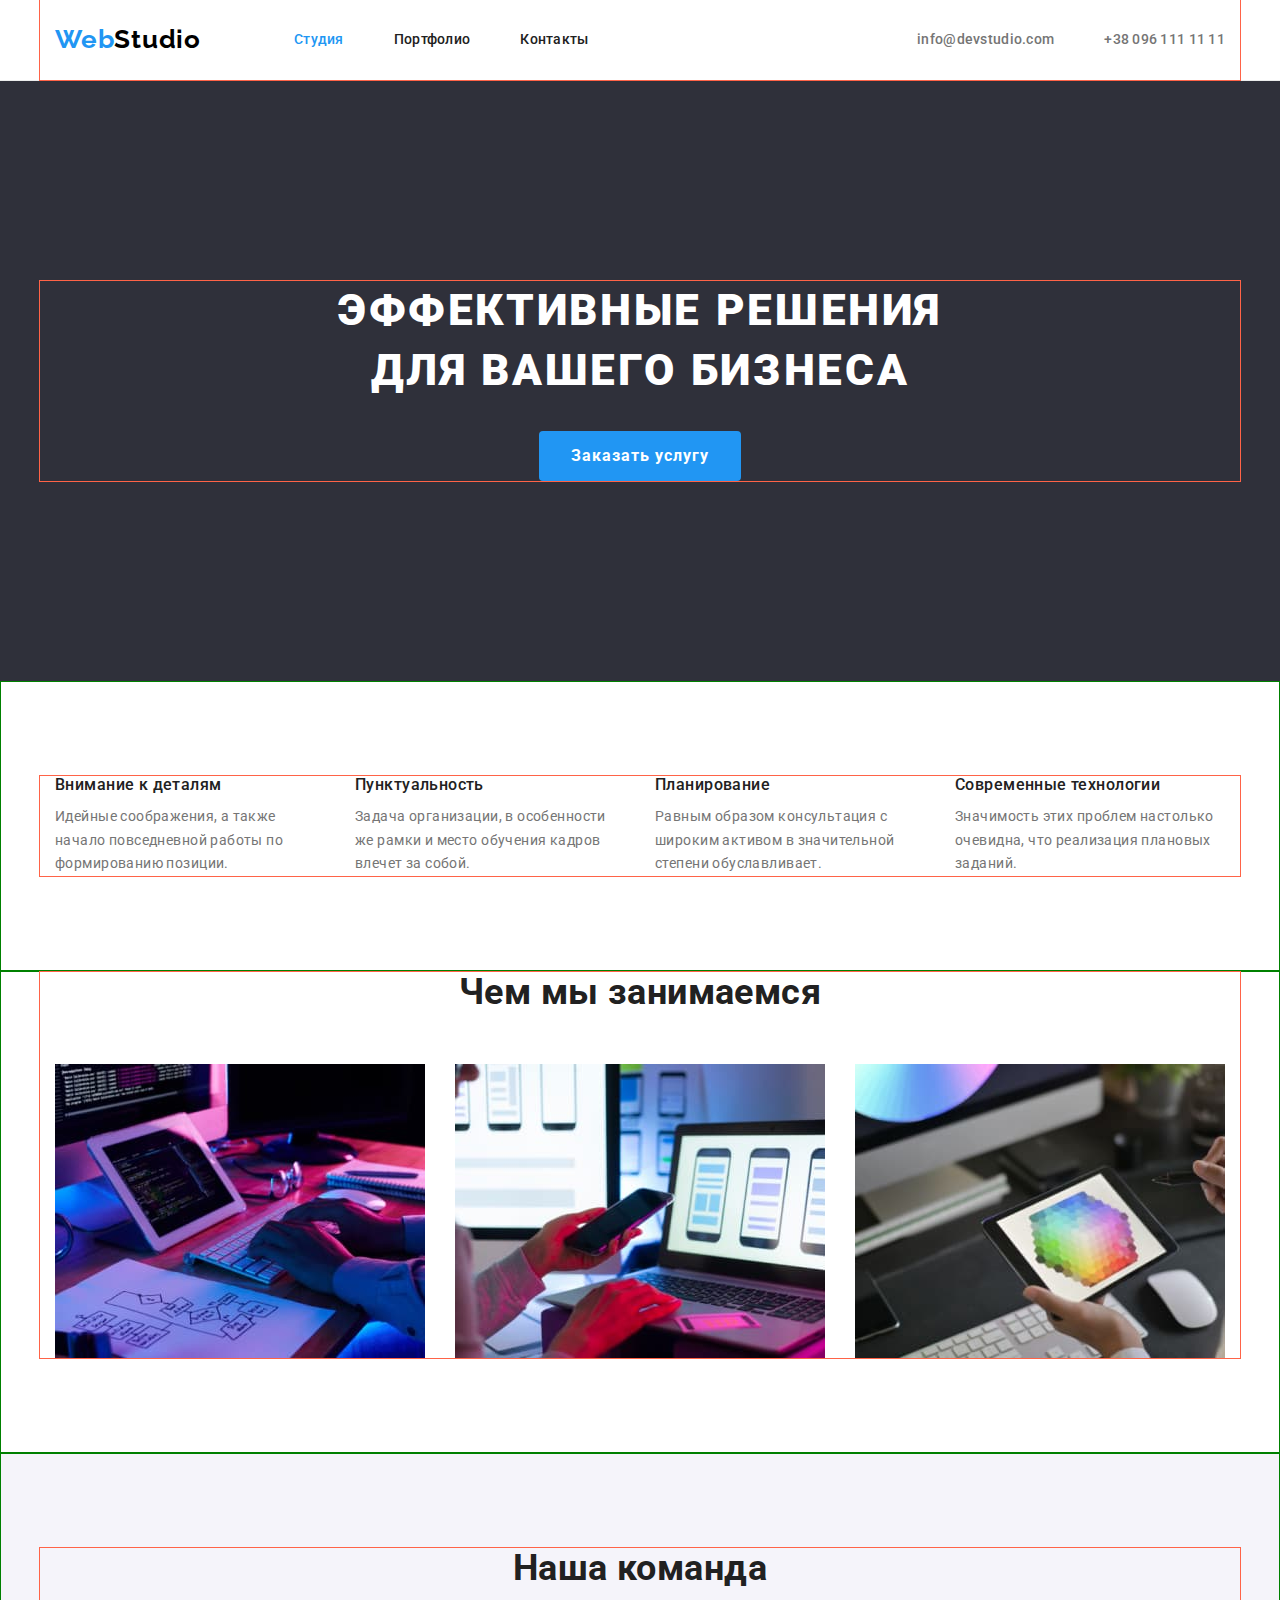
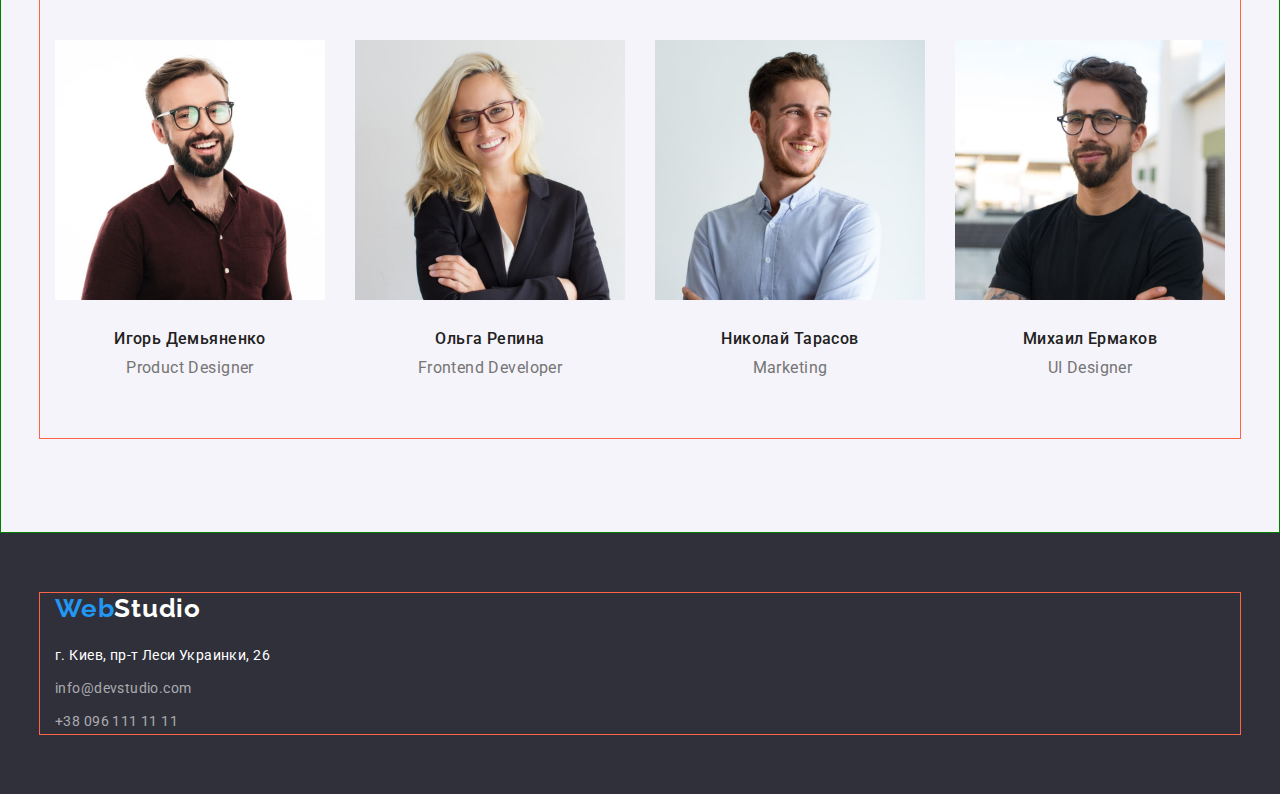
==== index.html @ 51cd15e3 "create task4" ====
<!DOCTYPE html>
<html lang="ru">

<head>
    <meta charset="UTF-8">
    <meta http-equiv="X-UA-Compatible" content="IE=edge">
    <meta name="viewport" content="width=device-width, initial-scale=1.0">
    <link rel="stylesheet" href="https://cdnjs.cloudflare.com/ajax/libs/modern-normalize/1.0.0/modern-normalize.min.css">
    <link href="https://fonts.googleapis.com/css2?family=Raleway:wght@700&family=Roboto:wght@400;500;700;900&display=swap" rel="stylesheet">
    <link rel="stylesheet" href="./css/styles.css">
    <title>Домашнее_Задание№3</title>
</head>

<body>
    <header class="page-header">
        <div class="container main-div">
            <a class="logo link" lang="en" href="./index.html"><span class="blu">Web</span>Studio</a>
            <nav>
                <ul class="site-nav">
                    <li class="item">
                        <a class="link curentli" href="./index.html" >Студия</a>
                    </li>
                    <li class="item">
                        <a href="./portfolio.html" class="link ">Портфолио</a>
                    </li>
                    <li class="item">
                        <a href="#" class="link">Контакты</a>
                    </li>
                </ul>
            </nav>
            <ul class="contact">
                <li class="item">
                    <a class="link" href="mailto:info@devstudio.com">info@devstudio.com</a><a href=""></a>
                </li>
                <li class="item">
                    <a class="link" href="tel:+380961111111">+38 096 111 11 11</a>
                </li>
            </ul>
        </div>
    </header>
    <main>
        <section class="hero">
            <div class="container">
                <h1 class="hero-title"> Эффективные решения <br> для вашего бизнеса</h1>
                <button class="btn" type="button">Заказать услугу</button>
            </div>
        </section>
        <section class="section">
            <div class="container feateres">
                <h2 class="visually-hidden">Наши особенности</h2>
                <ul class="section-list">
                    <li class="item">
                        <h3 class="title">Внимание к деталям</h3>
                        <p class="text">Идейные соображения, а также начало повседневной работы по формированию позиции.</p>
                    </li>
                    <li class="item">
                        <h3 class="title">Пунктуальность</h3>
                        <p class="text">Задача организации, в особенности же рамки и место обучения кадров влечет за собой.</p>
                    </li>
                    <li class="item">
                        <h3 class="title">Планирование</h3>
                        <p class="text">Равным образом консультация с широким активом в значительной степени обуславливает.</p>
                    </li>
                    <li class="item">
                        <h3 class="title">Современные технологии</h3>
                        <p class="text">Значимость этих проблем настолько очевидна, что реализация плановых заданий.</p>
                    </li>
                </ul>
            </div>
        </section>
        <section class="section work">
            <div class="container ">
                <h2 class="section-title">Чем мы занимаемся</h2>
                <ul class="section-list galery">
                    <li class="item">
                        <a class="link" href=""><img src="images/img1.jpg"  width="370" alt="Картинка 1"></a>
                    </li>
                    <li class="item">
                        <a class="link" href=""><img src="images/img2.jpg"  width="370" alt="Картинка 2"></a>
                    </li>
                    <li class="item">
                        <a class="link" href=""><img src="images/img3.jpg"  width="370" alt="Картинка 3"></a>
                    </li>
                </ul>
            </div>
        </section>
        <section class="section  teams">
           <div class="container ">
                <h2 class="section-title">Наша команда</h2>
                <ul class="section-list">
                    <li class="item">
                        <img src="images/Igor.jpg" width="270" alt="Игорь Демьяненко">
                        <div class="profession">
                            <h3 class="title">Игорь Демьяненко</h3>
                            <p class="text" lang="en">Product Designer</p>
                        </div>
                    </li>
                    <li class="item">
                        <img src="images/Olha.jpg" width="270" alt="Ольга Репина">
                        <div class="profession">
                            <h3 class="title">Ольга Репина</h3>
                            <p class="text" lang="en">Frontend Developer</p>
                        </div>
                    </li>
                    <li class="item">
                        <img src="images/Nikolaj.jpg" width="270" alt="Николай Тарасов">
                        <div class="profession">
                            <h3 class="title">Николай Тарасов</h3>
                            <p class="text" lang="en">Marketing</p>
                        </div>
                    </li>
                    <li class="item">
                        <img src="images/Misha.jpg" width="270" alt="Михаил Ермаков">
                        <div class="profession">
                            <h3 class="title">Михаил Ермаков</h3>
                            <p class="text" lang="en">UI Designer</p>
                        </div>
                </ul>
           </div>
        </section>
    </main>
    <footer class="footer">
        <div class="container ">
            <a class="logo link" lang="en" href="./index.html"><span class="blu">Web</span>Studio</a>
            <address class="adres">
                <ul class="footer-contact ">
                    <li class="item">
                        <p class="footer-text"> г. Киев, пр-т Леси Украинки, 26</p>
                    </li>
                    <li class="item mail">
                        <a class="footer-link" href="mailto:info@devstudio.com">info@devstudio.com</a><a href=""></a>
                    </li>
                    <li class="item tel">
                        <a class="footer-link" href="tel:+380961111111">+38 096 111 11 11</a>
                    </li>
                </ul>
            </address>
        </div>
    </footer>

</body>

</html>
---- css/styles.css ----
/* main color, h1 text color,  fff */
/* second color 2f303a */
/* main text color 757575  */
/* h2,h3 color text 212121 and menu */
/*accent color 2196F3 */
/*  */

:root{
    --main-bg: #fff;
    --second-bg: #2f303a;
    --main-text-color: #757575;
    --h-color-text: #212121;
    --btn-and-accent: #2196F3; 
    --footer-contact: #ffffff99;
    --btn-hover-primery: #188CE8;
    --btn-portfolio-bgr: #F5F4FA;
    --logo-heder: #000;
    --border: #EEEEEE;
    --teams-bg: #F5F4FA;
    --heder-border: #ECECEC;
    
}
h1,h2,h3,h4,h5,h6,p,ul{
   margin-top: 0px;
   margin-bottom: 0px;
   /* padding-left: 0px; */
}
body{
    font-family: 'Roboto', sans-serif;
    background-color: var(--main-bg);
    color:var(--main-text-color);
    font-weight: 400;
    font-size: 14px;
    line-height: 1.71;
    letter-spacing: 0.03em;
        
}
img{
    max-width: 100%;
    display: block;
}
.container{
    width: 1200px;
    margin-left: auto;
    margin-right: auto;
    outline: 1px solid tomato;
    padding-left: 15px;
    padding-right: 15px;
  }
.main-div{
    display: flex;
    align-items: center;
}
.page-header{
    border-bottom: 1px solid var(--heder-border);
}

.logo{


    font-family: 'Raleway', sans-serif;
    color: var(--logo-heder);
    font-weight: 700;
    font-size: 26px;
    line-height: 1.2;
    letter-spacing: 0.03em;
}
.blu{
    color: var(--btn-and-accent);
}
.link{
    text-decoration: none;
}

.site-nav {
    margin-left: 93px;
    display: flex;

}

.site-nav .item{
    display: flex;

}
.site-nav .item + .item{
    margin-left: 50px;
}
.site-nav .link{
    display: block;
    padding-top: 32px;
    padding-bottom: 32px;

    color: var(--h-color-text);
    font-weight: 500;
    font-size: 14px;
    line-height: 1.14;
    letter-spacing: 0.02em;
}
.site-nav .curentli {
    color: var(--btn-and-accent);
}
.contact {
    display: flex;
    margin-left: auto;
}

.contact .item + .item{
    margin-left: 50px;
}
.contact .link{
    display: block;
    padding-top: 32px;
    padding-bottom: 32px;

    color: var(--main-text-color);
    font-weight: 500;
    font-size: 14px;
    line-height: 1.14;
    letter-spacing: 0.02em;
}
.link:hover,
.link:focus,
.footer-link:hover,
.footer-link:focus,
.footer .logo:hover,
.footer .logo:focus {
    color: var(--btn-and-accent);
}

/* section main */
/* hero */
.hero{
    padding-top: 200px;
    padding-bottom: 200px;
    background-color: var(--second-bg) ;
    text-align: center;
   
}
.hero-title{
    margin-bottom: 30px;

    font-weight: 900;
    font-size: 44px;
    line-height: 1.36;
    letter-spacing: 0.06em;
    text-transform: uppercase;
    color: var(--main-bg);
}
.btn{
    min-width: 200px;
    padding: 10px 32px;
    border: 0;
    border-radius: 4px;

    background-color:var(--btn-and-accent);
    color: var(--main-bg);
    font-weight: 700;
    font-size: 16px;
    line-height: 1.88;
    text-align: center;
    letter-spacing: 0.06em;
    cursor: pointer;
}
.btn:hover,
.btn:focus{
   background-color: var(--btn-hover-primery);
}

.visually-hidden {
    position: absolute;
    white-space: nowrap;
    width: 1px;
    height: 1px;
    overflow: hidden;
    border: 0;
    padding: 0;
    clip: rect(0 0 0 0);
    clip-path: inset(50%);
    margin: -1px;
}
.feateres .item{
width: calc((100% - 90px) / 4);
}
.feateres .item + .item{  
    margin-left: 30px;
}

.feateres .text{
    font-size: 14px;
    line-height: 1.71;
}
.galery .link img {
    display: block;
}
.galery{
    display: flex;
    flex-wrap: wrap;
   
}
.galery .item {
    width: calc((100% - 60px) / 3);
    margin-right: 30px;

}

.galery .item:nth-child(3n) {
    margin-right: 0px;
}

.teams{
    background-color: var(--teams-bg);
}
.teams .item {
    
    text-align: center;
    width: calc((100% - 90px) / 4);
    margin-right: 30px;
    padding-bottom: 30px;
    display: block;
    
}
.teams .item:nth-child(4n){
    margin-right: 0px;
}
.profession{
    padding-top: 30px;
    padding-bottom: 30px;
}

.feature-list .title{
    color: var(--h-color-text);
    font-weight: 700;
    font-size: 14px;
    line-height: 1.14;
    text-transform: uppercase;
}
.section{
    padding-top: 94px;
    padding-bottom: 94px;
    border: 1px solid green;
}
.work {
    padding-top: 0px;
}
.section-title{
    text-align: center;
    color: var(--h-color-text);
    font-weight: 700;
    font-size: 36px;
    line-height: 1.16;
    margin-bottom: 50px;

}

.section-list .title{
    margin-bottom: 10px;

    font-weight: 500;
    font-size: 16px;
    line-height: 1.18;
    color: var(--h-color-text);
}

.text{
    font-size: 16px;
    line-height: 1.18;
    color: var(--main-text-color);

}
.site-nav {
    display: flex;
} 


.section-list,
.site-nav,
.contact
{
   list-style-type: none;
    display: flex;
    padding-left: 0px;
    padding-right: 0px;
}

/* FOOTEr */
.footer{
        padding-top: 60px;
        padding-bottom: 60px;
    background-color: var(--second-bg);
}


.footer-contact{
list-style-type: none;
padding-left: 0px;
}
.footer-item{
    display: block;
}
.footer-text{
    color: var(--main-bg);
    margin-bottom: 9px;
}

.footer-link{
 
    color: var(--footer-contact);
    text-decoration: none;
}

.footer .logo{
    display: block;
    color: var(--main-bg);
    margin-bottom: 20px;
}
.adres{
    font-style: normal;
}
.item.mail{
    margin: 9px 0px;
}
.footer-text{
    color: var(--main-bg);

}

/* portfolio */
.project{
    padding: 20px 24px;
    border-right: 1px solid var(--border);
    border-left: 1px solid var(--border);
    border-bottom: 1px solid var(--border);
}
.portfolio-title{
    margin-bottom: 20px;
    font-weight: 700;
    font-size: 18px;
    line-height: 2;
    letter-spacing: 0.06em;
}
.portfolio-link{
    text-decoration: none;
    color: var(--h-color-text);
}
.btn-portfolio{
background-color: var(--btn-portfolio-bgr);
color: var(--h-color-text);
font-family: 'Roboto', sans-serif;
font-weight: 500;
font-size: 16px;
line-height: 1.62;
text-align: center;
cursor: pointer;
min-height: 38px;
min-width: 73px;
padding: 6px 22px;
}
.btn-portfolio:hover,
.btn-portfolio:focus{
    background-color: var(--btn-and-accent);
    color: var(--main-bg);
}
.filtr .section-list{
    justify-content: center;
}
.section-list .prt-item + .prt-item{
    margin-left: 8px;
}
.prt-item{
    margin-bottom: 50px;
}
.prt-work {
    display: flex;
    flex-wrap: wrap;
}
.galery-item{
    box-sizing: border-box;
    width: calc((100% - 60px) / 3);
    
}

.prt-work .galery-item{
    margin-bottom: 30px;
}
.prt-work .galery-item:nth-last-child(-n+3){
    margin-bottom: 0px;
}
.prt-work .galery-item {
margin-right: 30px;
}
.prt-work .galery-item:nth-child(3n){
margin-right: 0px;
}
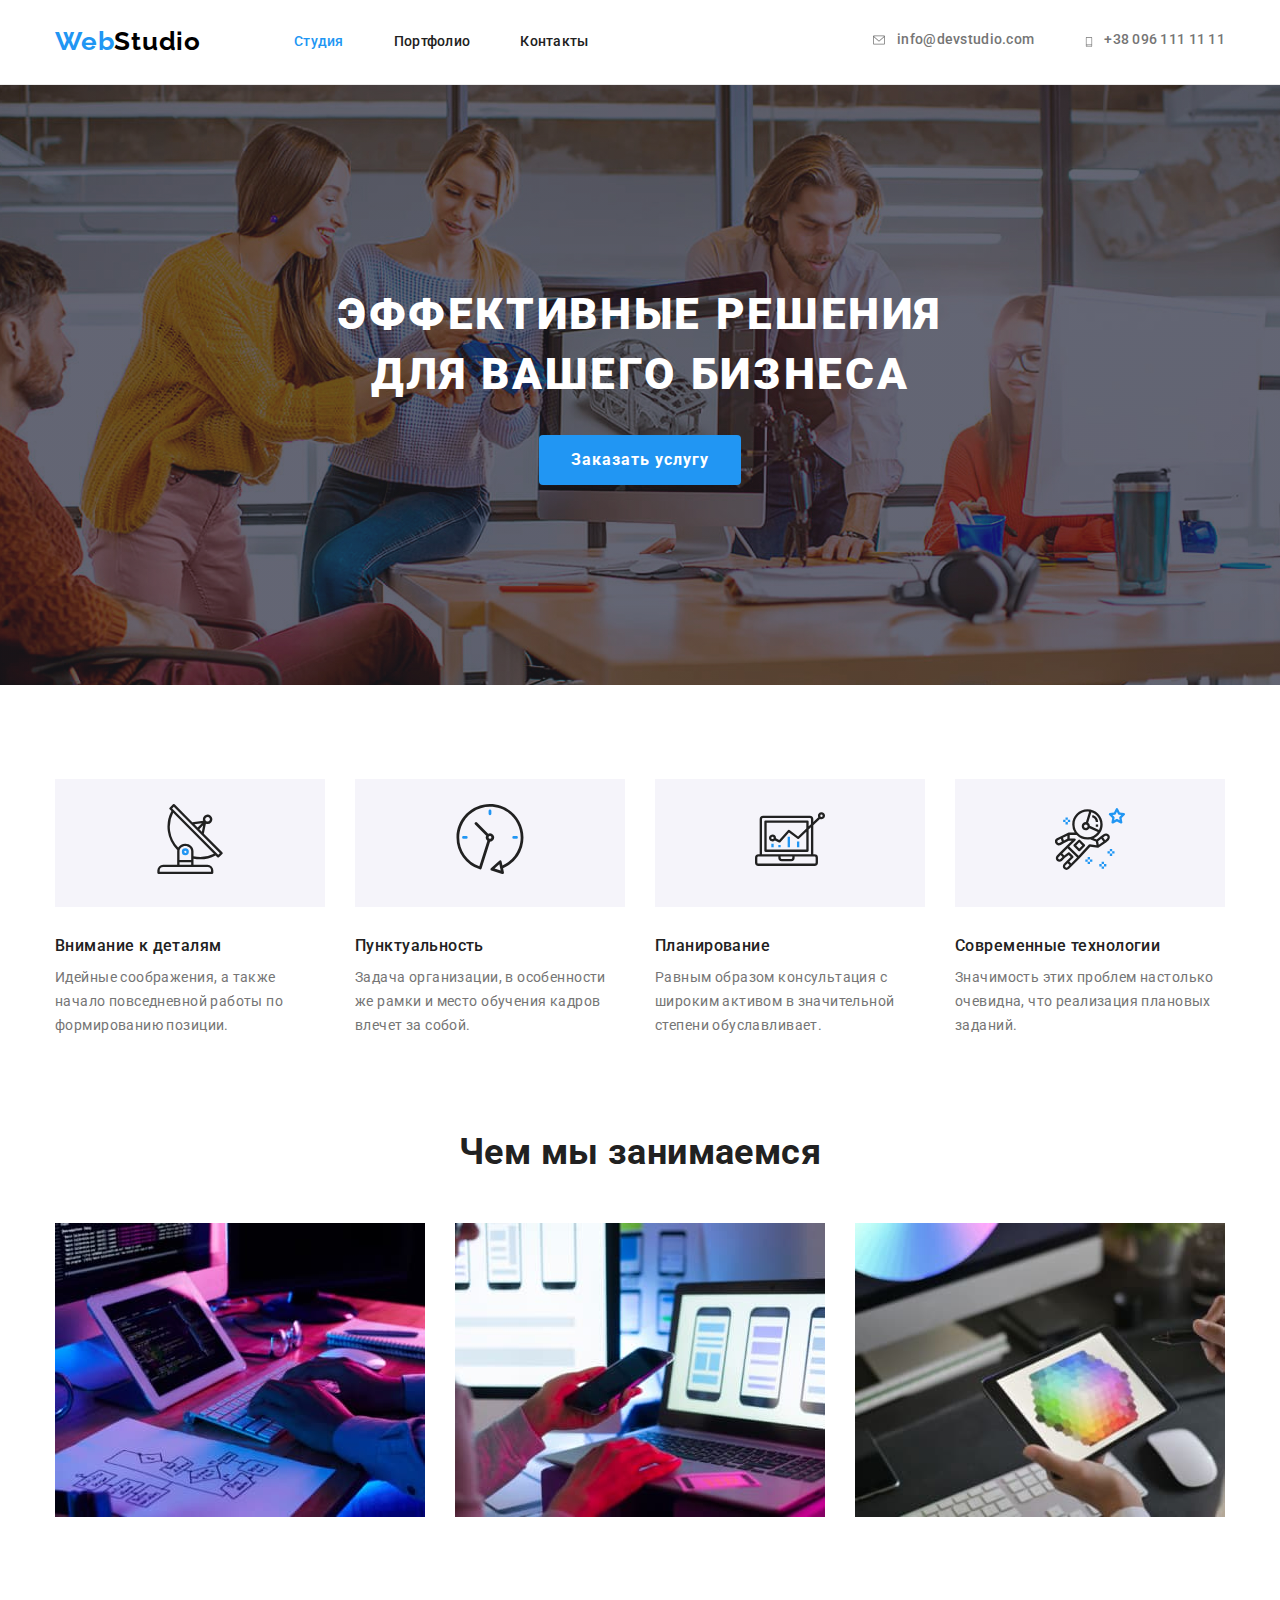
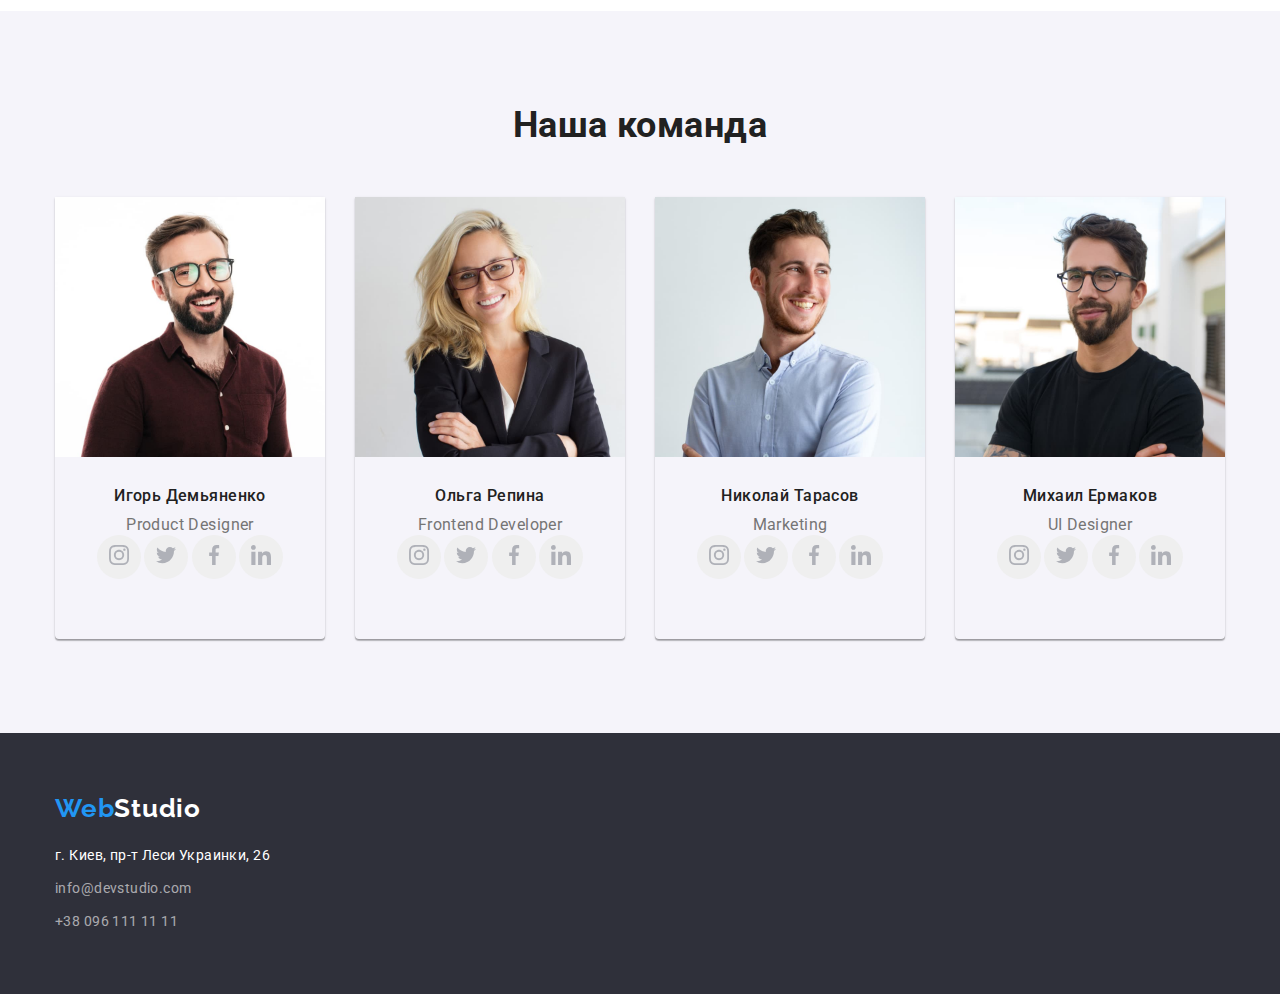
==== commit b46e3b64: "create task4" ====
--- a/index.html
+++ b/index.html
@@ -30,10 +30,18 @@
             </nav>
             <ul class="contact">
                 <li class="item">
-                    <a class="link" href="mailto:info@devstudio.com">info@devstudio.com</a><a href=""></a>
+                    <a class="link" href="mailto:info@devstudio.com">
+                        <svg class="email" width="16" height="12">
+                            <use href="./images/icons.svg#icon-email"></use>
+                        </svg>
+                        info@devstudio.com</a>
                 </li>
                 <li class="item">
-                    <a class="link" href="tel:+380961111111">+38 096 111 11 11</a>
+                    <a class="link" href="tel:+380961111111">
+                        <svg class="tel" width="10" height="20">
+                            <use href="./images/icons.svg#icon-smartphone"></use>
+                        </svg>
+                        +38 096 111 11 11</a>
                 </li>
             </ul>
         </div>
@@ -50,18 +58,38 @@
                 <h2 class="visually-hidden">Наши особенности</h2>
                 <ul class="section-list">
                     <li class="item">
+                        <div class="feateres-icon">
+                            <svg class="" width="70" height="70">
+                                <use href="./images/icons.svg#icon-antenna"></use>
+                            </svg>
+                        </div>
                         <h3 class="title">Внимание к деталям</h3>
                         <p class="text">Идейные соображения, а также начало повседневной работы по формированию позиции.</p>
                     </li>
                     <li class="item">
+                        <div class="feateres-icon">
+                            <svg class="" width="70" height="70">
+                                <use href="./images/icons.svg#icon-clock"></use>
+                            </svg>
+                        </div>
                         <h3 class="title">Пунктуальность</h3>
                         <p class="text">Задача организации, в особенности же рамки и место обучения кадров влечет за собой.</p>
                     </li>
                     <li class="item">
+                        <div class="feateres-icon">
+                            <svg class="" width="70" height="70">
+                                <use href="./images/icons.svg#icon-diagram"></use>
+                            </svg>
+                        </div>
                         <h3 class="title">Планирование</h3>
                         <p class="text">Равным образом консультация с широким активом в значительной степени обуславливает.</p>
                     </li>
                     <li class="item">
+                        <div class="feateres-icon">
+                            <svg class="" width="70" height="70">
+                                <use href="./images/icons.svg#icon-astronaut"></use>
+                            </svg>
+                        </div>
                         <h3 class="title">Современные технологии</h3>
                         <p class="text">Значимость этих проблем настолько очевидна, что реализация плановых заданий.</p>
                     </li>
@@ -93,6 +121,26 @@
                         <div class="profession">
                             <h3 class="title">Игорь Демьяненко</h3>
                             <p class="text" lang="en">Product Designer</p>
+                            <button class="social" type="button">
+                                <svg class="" width="20" height="20">
+                                    <use href="./images/icons.svg#icon-instagram"></use>
+                                </svg>
+                            </button>
+                            <button class="social" type="button">
+                                <svg class="" width="20" height="20">
+                                    <use href="./images/icons.svg#icon-twiter"></use>
+                                </svg>
+                            </button>
+                            <button class="social" type="button">
+                                <svg class="" width="20" height="20">
+                                    <use href="./images/icons.svg#icon-facebook"></use>
+                                </svg>
+                            </button>
+                            <button class="social" type="button">
+                                <svg class="" width="20" height="20">
+                                    <use href="./images/icons.svg#icon-linkedin"></use>
+                                </svg>
+                            </button>
                         </div>
                     </li>
                     <li class="item">
@@ -100,6 +148,26 @@
                         <div class="profession">
                             <h3 class="title">Ольга Репина</h3>
                             <p class="text" lang="en">Frontend Developer</p>
+                            <button class="social" type="button">
+                                <svg class="" width="20" height="20">
+                                    <use href="./images/icons.svg#icon-instagram"></use>
+                                </svg>
+                            </button>
+                            <button class="social" type="button">
+                                <svg class="" width="20" height="20">
+                                    <use href="./images/icons.svg#icon-twiter"></use>
+                                </svg>
+                            </button>
+                            <button class="social" type="button">
+                                <svg class="" width="20" height="20">
+                                    <use href="./images/icons.svg#icon-facebook"></use>
+                                </svg>
+                            </button>
+                            <button class="social" type="button">
+                                <svg class="" width="20" height="20">
+                                    <use href="./images/icons.svg#icon-linkedin"></use>
+                                </svg>
+                            </button>
                         </div>
                     </li>
                     <li class="item">
@@ -107,6 +175,26 @@
                         <div class="profession">
                             <h3 class="title">Николай Тарасов</h3>
                             <p class="text" lang="en">Marketing</p>
+                            <button class="social" type="button">
+                                <svg class="" width="20" height="20">
+                                    <use href="./images/icons.svg#icon-instagram"></use>
+                                </svg>
+                            </button>
+                            <button class="social" type="button">
+                                <svg class="" width="20" height="20">
+                                    <use href="./images/icons.svg#icon-twiter"></use>
+                                </svg>
+                            </button>
+                            <button class="social" type="button">
+                                <svg class="" width="20" height="20">
+                                    <use href="./images/icons.svg#icon-facebook"></use>
+                                </svg>
+                            </button>
+                            <button class="social" type="button">
+                                <svg class="" width="20" height="20">
+                                    <use href="./images/icons.svg#icon-linkedin"></use>
+                                </svg>
+                            </button>
                         </div>
                     </li>
                     <li class="item">
@@ -114,6 +202,26 @@
                         <div class="profession">
                             <h3 class="title">Михаил Ермаков</h3>
                             <p class="text" lang="en">UI Designer</p>
+                            <button class="social" type="button">
+                                <svg class="" width="20" height="20">
+                                    <use href="./images/icons.svg#icon-instagram"></use>
+                                </svg>
+                            </button>
+                            <button class="social" type="button">
+                                <svg class="" width="20" height="20">
+                                    <use href="./images/icons.svg#icon-twiter"></use>
+                                </svg>
+                            </button>
+                            <button class="social" type="button">
+                                <svg class="" width="20" height="20">
+                                    <use href="./images/icons.svg#icon-facebook"></use>
+                                </svg>
+                            </button>
+                            <button class="social" type="button">
+                                <svg class="" width="20" height="20">
+                                    <use href="./images/icons.svg#icon-linkedin"></use>
+                                </svg>
+                            </button>
                         </div>
                 </ul>
            </div>
--- a/css/styles.css
+++ b/css/styles.css
@@ -18,6 +18,7 @@
     --border: #EEEEEE;
     --teams-bg: #F5F4FA;
     --heder-border: #ECECEC;
+    --hero-bgr: #C4C4C4;
     
 }
 h1,h2,h3,h4,h5,h6,p,ul{
@@ -43,7 +44,7 @@
     width: 1200px;
     margin-left: auto;
     margin-right: auto;
-    outline: 1px solid tomato;
+    /* outline: 1px solid tomato; */
     padding-left: 15px;
     padding-right: 15px;
   }
@@ -65,11 +66,23 @@
     line-height: 1.2;
     letter-spacing: 0.03em;
 }
+/* .tel, 
+.email{
+display: block;
+} */
+.link .email,
+.link .tel{
+    margin-right: 10px;
+    align-self: center;
+
+    fill: currentColor;
+}
 .blu{
     color: var(--btn-and-accent);
 }
 .link{
     text-decoration: none;
+    
 }
 
 .site-nav {
@@ -86,7 +99,7 @@
     margin-left: 50px;
 }
 .site-nav .link{
-    display: block;
+    display: flex;
     padding-top: 32px;
     padding-bottom: 32px;
 
@@ -108,7 +121,7 @@
     margin-left: 50px;
 }
 .contact .link{
-    display: block;
+    display: flex;
     padding-top: 32px;
     padding-bottom: 32px;
 
@@ -123,16 +136,34 @@
 .footer-link:hover,
 .footer-link:focus,
 .footer .logo:hover,
-.footer .logo:focus {
+.footer .logo:focus,
+.link .email:hover,
+.link .tel:hover,
+.link .email:focus,
+.link .tel:focus {
     color: var(--btn-and-accent);
+    fill: var(--btn-and-accent);
 }
 
 /* section main */
 /* hero */
 .hero{
+    max-width: 1600px;
+    height: 600px;
+    margin-left: auto;
+    margin-right: auto;
     padding-top: 200px;
     padding-bottom: 200px;
-    background-color: var(--second-bg) ;
+    background-image: linear-gradient(
+        to right,
+        rgba(47, 48, 58, 0.4),
+        rgba(47, 48, 58, 0.4)
+    ),
+    url(../images/bgr.jpg);
+    background-size: cover;
+    background-repeat: no-repeat;
+    background-position: center;
+    background-color: var(--hero-bgr) ;
     text-align: center;
    
 }
@@ -178,6 +209,15 @@
     clip-path: inset(50%);
     margin: -1px;
 }
+.feateres-icon{
+    display: block;
+    width: 100%;
+    padding: 25px 100px;
+    margin-bottom: 30px;
+    text-align: center;
+    background-color: var(--btn-portfolio-bgr);
+}
+
 .feateres .item{
 width: calc((100% - 90px) / 4);
 }
@@ -211,12 +251,19 @@
     background-color: var(--teams-bg);
 }
 .teams .item {
-    
+    display: block;
+    
+
     text-align: center;
     width: calc((100% - 90px) / 4);
     margin-right: 30px;
     padding-bottom: 30px;
-    display: block;
+    box-shadow:
+        0px 1px 3px rgba(0, 0, 0, 0.12),
+        0px 1px 1px rgba(0, 0, 0, 0.14),
+        0px 2px 1px rgba(0, 0, 0, 0.2);
+    border-radius: 0px 0px 4px 4px;
+    
     
 }
 .teams .item:nth-child(4n){
@@ -226,7 +273,20 @@
     padding-top: 30px;
     padding-bottom: 30px;
 }
-
+.social{
+    display: inline-block;
+    width: 44px;
+    height: 44px;
+    border-radius: 50%;
+    text-align: center;
+    border: none;
+    cursor: pointer;
+
+}
+.social:hover{
+    background-color: var(--btn-and-accent);
+    
+}
 .feature-list .title{
     color: var(--h-color-text);
     font-weight: 700;
@@ -237,7 +297,6 @@
 .section{
     padding-top: 94px;
     padding-bottom: 94px;
-    border: 1px solid green;
 }
 .work {
     padding-top: 0px;
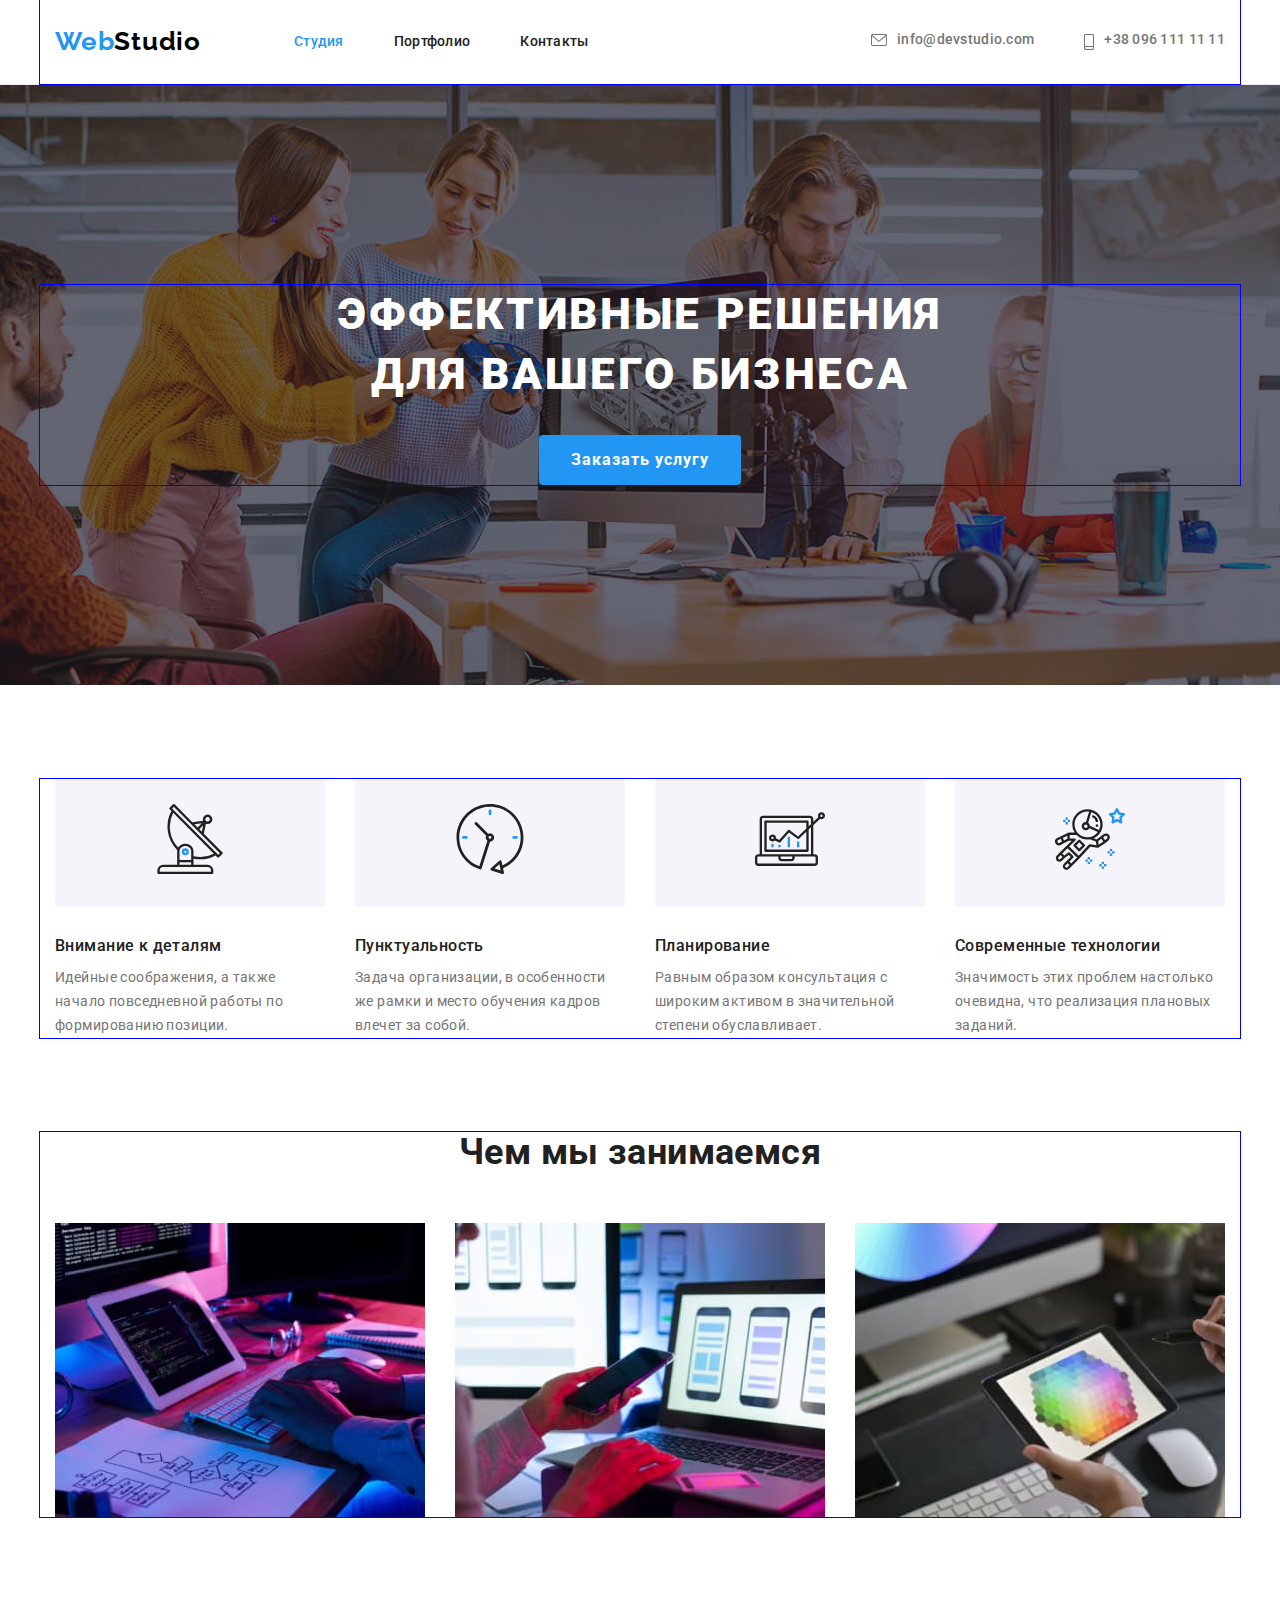
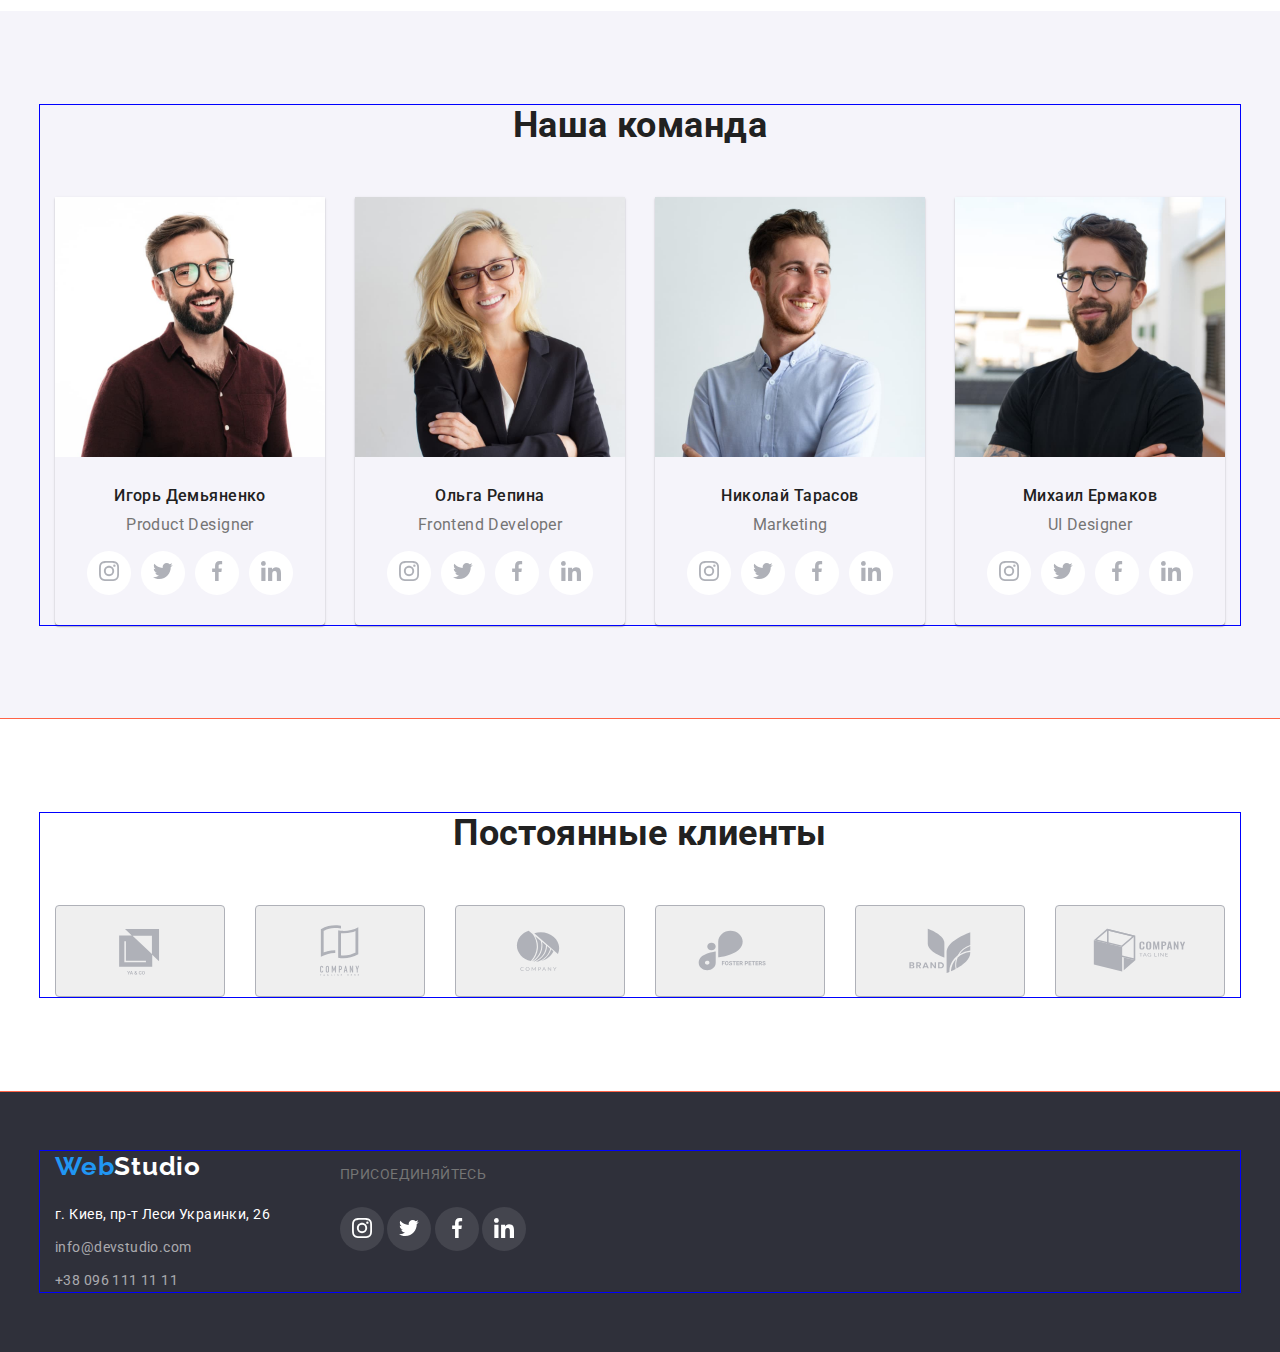
==== commit 6336a91a: "create task4v1" ====
--- a/index.html
+++ b/index.html
@@ -121,26 +121,28 @@
                         <div class="profession">
                             <h3 class="title">Игорь Демьяненко</h3>
                             <p class="text" lang="en">Product Designer</p>
-                            <button class="social" type="button">
-                                <svg class="" width="20" height="20">
-                                    <use href="./images/icons.svg#icon-instagram"></use>
-                                </svg>
-                            </button>
-                            <button class="social" type="button">
-                                <svg class="" width="20" height="20">
-                                    <use href="./images/icons.svg#icon-twiter"></use>
-                                </svg>
-                            </button>
-                            <button class="social" type="button">
-                                <svg class="" width="20" height="20">
-                                    <use href="./images/icons.svg#icon-facebook"></use>
-                                </svg>
-                            </button>
-                            <button class="social" type="button">
-                                <svg class="" width="20" height="20">
-                                    <use href="./images/icons.svg#icon-linkedin"></use>
-                                </svg>
-                            </button>
+                            <div class="social-network">
+                                <button class="social" type="button">
+                                    <svg class="icon" width="20" height="20">
+                                        <use href="./images/icons.svg#icon-instagram"></use>
+                                    </svg>
+                                </button>
+                                <button class="social" type="button">
+                                    <svg class="icon" width="20" height="20">
+                                        <use href="./images/icons.svg#icon-twiter"></use>
+                                    </svg>
+                                </button>
+                                <button class="social" type="button">
+                                    <svg class="icon" width="20" height="20">
+                                        <use href="./images/icons.svg#icon-facebook"></use>
+                                    </svg>
+                                </button>
+                                <button class="social" type="button">
+                                    <svg class="icon" width="20" height="20">
+                                        <use href="./images/icons.svg#icon-linkedin"></use>
+                                    </svg>
+                                </button>
+                            </div>
                         </div>
                     </li>
                     <li class="item">
@@ -148,26 +150,28 @@
                         <div class="profession">
                             <h3 class="title">Ольга Репина</h3>
                             <p class="text" lang="en">Frontend Developer</p>
-                            <button class="social" type="button">
-                                <svg class="" width="20" height="20">
-                                    <use href="./images/icons.svg#icon-instagram"></use>
-                                </svg>
-                            </button>
-                            <button class="social" type="button">
-                                <svg class="" width="20" height="20">
-                                    <use href="./images/icons.svg#icon-twiter"></use>
-                                </svg>
-                            </button>
-                            <button class="social" type="button">
-                                <svg class="" width="20" height="20">
-                                    <use href="./images/icons.svg#icon-facebook"></use>
-                                </svg>
-                            </button>
-                            <button class="social" type="button">
-                                <svg class="" width="20" height="20">
-                                    <use href="./images/icons.svg#icon-linkedin"></use>
-                                </svg>
-                            </button>
+                            <div class="social-network">
+                                <button class="social" type="button">
+                                    <svg class="icon" width="20" height="20">
+                                        <use href="./images/icons.svg#icon-instagram"></use>
+                                    </svg>
+                                </button>
+                                <button class="social" type="button">
+                                    <svg class="icon" width="20" height="20">
+                                        <use href="./images/icons.svg#icon-twiter"></use>
+                                    </svg>
+                                </button>
+                                <button class="social" type="button">
+                                    <svg class="icon" width="20" height="20">
+                                        <use href="./images/icons.svg#icon-facebook"></use>
+                                    </svg>
+                                </button>
+                                <button class="social" type="button">
+                                    <svg class="icon" width="20" height="20">
+                                        <use href="./images/icons.svg#icon-linkedin"></use>
+                                    </svg>
+                                </button>
+                            </div>
                         </div>
                     </li>
                     <li class="item">
@@ -175,26 +179,28 @@
                         <div class="profession">
                             <h3 class="title">Николай Тарасов</h3>
                             <p class="text" lang="en">Marketing</p>
-                            <button class="social" type="button">
-                                <svg class="" width="20" height="20">
-                                    <use href="./images/icons.svg#icon-instagram"></use>
-                                </svg>
-                            </button>
-                            <button class="social" type="button">
-                                <svg class="" width="20" height="20">
-                                    <use href="./images/icons.svg#icon-twiter"></use>
-                                </svg>
-                            </button>
-                            <button class="social" type="button">
-                                <svg class="" width="20" height="20">
-                                    <use href="./images/icons.svg#icon-facebook"></use>
-                                </svg>
-                            </button>
-                            <button class="social" type="button">
-                                <svg class="" width="20" height="20">
-                                    <use href="./images/icons.svg#icon-linkedin"></use>
-                                </svg>
-                            </button>
+                            <div class="social-network">
+                                <button class="social" type="button">
+                                    <svg class="icon" width="20" height="20">
+                                        <use href="./images/icons.svg#icon-instagram"></use>
+                                    </svg>
+                                </button>
+                                <button class="social" type="button">
+                                    <svg class="icon" width="20" height="20">
+                                        <use href="./images/icons.svg#icon-twiter"></use>
+                                    </svg>
+                                </button>
+                                <button class="social" type="button">
+                                    <svg class="icon" width="20" height="20">
+                                        <use href="./images/icons.svg#icon-facebook"></use>
+                                    </svg>
+                                </button>
+                                <button class="social" type="button">
+                                    <svg class="icon" width="20" height="20">
+                                        <use href="./images/icons.svg#icon-linkedin"></use>
+                                    </svg>
+                                </button>
+                            </div>
                         </div>
                     </li>
                     <li class="item">
@@ -202,47 +208,124 @@
                         <div class="profession">
                             <h3 class="title">Михаил Ермаков</h3>
                             <p class="text" lang="en">UI Designer</p>
-                            <button class="social" type="button">
-                                <svg class="" width="20" height="20">
-                                    <use href="./images/icons.svg#icon-instagram"></use>
-                                </svg>
-                            </button>
-                            <button class="social" type="button">
-                                <svg class="" width="20" height="20">
-                                    <use href="./images/icons.svg#icon-twiter"></use>
-                                </svg>
-                            </button>
-                            <button class="social" type="button">
-                                <svg class="" width="20" height="20">
-                                    <use href="./images/icons.svg#icon-facebook"></use>
-                                </svg>
-                            </button>
-                            <button class="social" type="button">
-                                <svg class="" width="20" height="20">
-                                    <use href="./images/icons.svg#icon-linkedin"></use>
-                                </svg>
-                            </button>
-                        </div>
+                            <div class="social-network">
+                                <button class="social" type="button">
+                                    <svg class="icon" width="20" height="20">
+                                        <use href="./images/icons.svg#icon-instagram"></use>
+                                    </svg>
+                                </button>
+                                <button class="social" type="button">
+                                    <svg class="icon" width="20" height="20">
+                                        <use href="./images/icons.svg#icon-twiter"></use>
+                                    </svg>
+                                </button>
+                                <button class="social" type="button">
+                                    <svg class="icon" width="20" height="20">
+                                        <use href="./images/icons.svg#icon-facebook"></use>
+                                    </svg>
+                                </button>
+                                <button class="social" type="button">
+                                    <svg class="icon" width="20" height="20">
+                                        <use href="./images/icons.svg#icon-linkedin"></use>
+                                    </svg>
+                                </button>
+                            </div>
+                        </div>
+                    </li>
                 </ul>
            </div>
+        </section>
+        <section class="section our-clients">
+            <div class="container">
+                <h2 class="section-title">Постоянные клиенты</h2>
+                <ul class="section-list clients">
+                    <li class="item">
+                       <button class="btn-client" type="button">
+                            <svg class="client" width="106" height="60">
+                                <use href="./images/icons.svg#icon-logoone"></use>
+                            </svg>
+                       </button>
+                    </li>
+                    <li class="item">
+                        <button class="btn-client" type="button">
+                            <svg class="client" width="106" height="60">
+                                <use href="./images/icons.svg#icon-logotwo"></use>
+                            </svg>
+                        </button>
+                    </li>
+                    <li class="item">
+                        <button class="btn-client" type="button">
+                            <svg class="client" width="106" height="60">
+                                <use href="./images/icons.svg#icon-logothree"></use>
+                            </svg>
+                        </button>
+                    </li>
+                    <li class="item">
+                        <button class="btn-client" type="button">
+                            <svg class="client" width="106" height="60">
+                                <use href="./images/icons.svg#icon-logofour"></use>
+                            </svg>
+                        </button>
+                    </li>
+                    <li class="item">
+                        <button class="btn-client" type="button">
+                            <svg class="client" width="106" height="60">
+                                <use href="./images/icons.svg#icon-logofive"></use>
+                            </svg>
+                        </button>
+                    </li>
+                    <li class="item">
+                        <button class="btn-client" type="button">
+                            <svg class="client" width="106" height="60">
+                                <use href="./images/icons.svg#icon-logosix"></use>
+                            </svg>
+                        </button>
+                    </li>
+                </ul>
+            </div>
         </section>
     </main>
     <footer class="footer">
-        <div class="container ">
-            <a class="logo link" lang="en" href="./index.html"><span class="blu">Web</span>Studio</a>
-            <address class="adres">
-                <ul class="footer-contact ">
-                    <li class="item">
-                        <p class="footer-text"> г. Киев, пр-т Леси Украинки, 26</p>
-                    </li>
-                    <li class="item mail">
-                        <a class="footer-link" href="mailto:info@devstudio.com">info@devstudio.com</a><a href=""></a>
-                    </li>
-                    <li class="item tel">
-                        <a class="footer-link" href="tel:+380961111111">+38 096 111 11 11</a>
-                    </li>
-                </ul>
-            </address>
+        <div class="container footer-social">
+            <div class="footer-adres">
+                <a class="logo link" lang="en" href="./index.html"><span class="blu">Web</span>Studio</a>
+                <address class="adres">
+                    <ul class="footer-contact ">
+                        <li class="item">
+                            <p class="footer-text"> г. Киев, пр-т Леси Украинки, 26</p>
+                        </li>
+                        <li class="item mail">
+                            <a class="footer-link" href="mailto:info@devstudio.com">info@devstudio.com</a><a href=""></a>
+                        </li>
+                        <li class="item tel">
+                            <a class="footer-link" href="tel:+380961111111">+38 096 111 11 11</a>
+                        </li>
+                    </ul>
+                </address>
+            </div>
+            <div class="social-adres">
+                <p class="join">присоединяйтесь</p>
+                <button class="social bgr " type="button">
+                    <svg class="icon" width="20" height="20">
+                        <use href="./images/icons.svg#icon-instagram"></use>
+                    </svg>
+                </button>
+                <button class="social bgr " type="button">
+                    <svg class="icon" width="20" height="20">
+                        <use href="./images/icons.svg#icon-twiter"></use>
+                    </svg>
+                </button>
+                <button class="social bgr " type="button">
+                    <svg class="icon" width="20" height="20">
+                        <use href="./images/icons.svg#icon-facebook"></use>
+                    </svg>
+                </button>
+                <button class="social bgr " type="button">
+                    <svg class="icon" width="20" height="20">
+                        <use href="./images/icons.svg#icon-linkedin"></use>
+                    </svg>
+                </button>
+            </div>
         </div>
     </footer>
 
--- a/css/styles.css
+++ b/css/styles.css
@@ -19,7 +19,7 @@
     --teams-bg: #F5F4FA;
     --heder-border: #ECECEC;
     --hero-bgr: #C4C4C4;
-    
+    --icon-color: #afb1b8; 
 }
 h1,h2,h3,h4,h5,h6,p,ul{
    margin-top: 0px;
@@ -44,7 +44,7 @@
     width: 1200px;
     margin-left: auto;
     margin-right: auto;
-    /* outline: 1px solid tomato; */
+    outline: 1px solid blue;
     padding-left: 15px;
     padding-right: 15px;
   }
@@ -271,9 +271,15 @@
 }
 .profession{
     padding-top: 30px;
-    padding-bottom: 30px;
+}
+.social-network{
+    padding: 0 32px;
+    margin-top: 16px;
+    display: flex;
 }
 .social{
+    padding-left: 0;
+    padding-right: 0;
     display: inline-block;
     width: 44px;
     height: 44px;
@@ -281,12 +287,23 @@
     text-align: center;
     border: none;
     cursor: pointer;
-
-}
-.social:hover{
+    background-color: var(--main-bg);
+    color: var(--icon-color);
+
+}
+.social-network .social + .social{
+        margin-left: 10px;
+    }
+.icon {
+    fill: currentColor;
+}
+.social:hover
+{
+    color: var(--main-bg);
     background-color: var(--btn-and-accent);
-    
-}
+
+}
+
 .feature-list .title{
     color: var(--h-color-text);
     font-weight: 700;
@@ -341,10 +358,42 @@
     padding-right: 0px;
 }
 
+/* our-clients */
+.our-clients {
+    outline: 1px solid tomato;
+}
+.clients{
+    display: flex;
+    text-align: center;
+   padding: 16px 32px; 
+   padding: 0;
+}
+ 
+.clients .item + .item{
+    margin-left: 30px;
+}
+.clients .btn-client{
+    display: block;
+    padding: 16px 32px;
+    border: 1px solid var(--icon-color);
+    border-radius: 4px;
+    color: var(--icon-color);
+    cursor: pointer;
+}
+.client {
+    fill: currentColor;
+    display: block;
+    width: 100%;
+    height: 100%;
+}
+.clients .btn-client:hover{
+    color: var(--btn-and-accent);
+    border: 1px solid var(--btn-and-accent);
+}
 /* FOOTEr */
 .footer{
-        padding-top: 60px;
-        padding-bottom: 60px;
+    padding-top: 60px;
+    padding-bottom: 60px;
     background-color: var(--second-bg);
 }
 
@@ -381,6 +430,25 @@
 .footer-text{
     color: var(--main-bg);
 
+}
+
+.footer-social{
+    display: flex;
+}
+.social-adres{
+    margin-top: 12px;
+    margin-left: 70px;
+}
+
+.join{
+    text-transform: uppercase;
+    margin-bottom: 20px;
+}
+.bgr{
+    background: rgba(255, 255, 255, 0.1);
+}
+.bgr .icon{
+    fill: var(--main-bg);
 }
 
 /* portfolio */
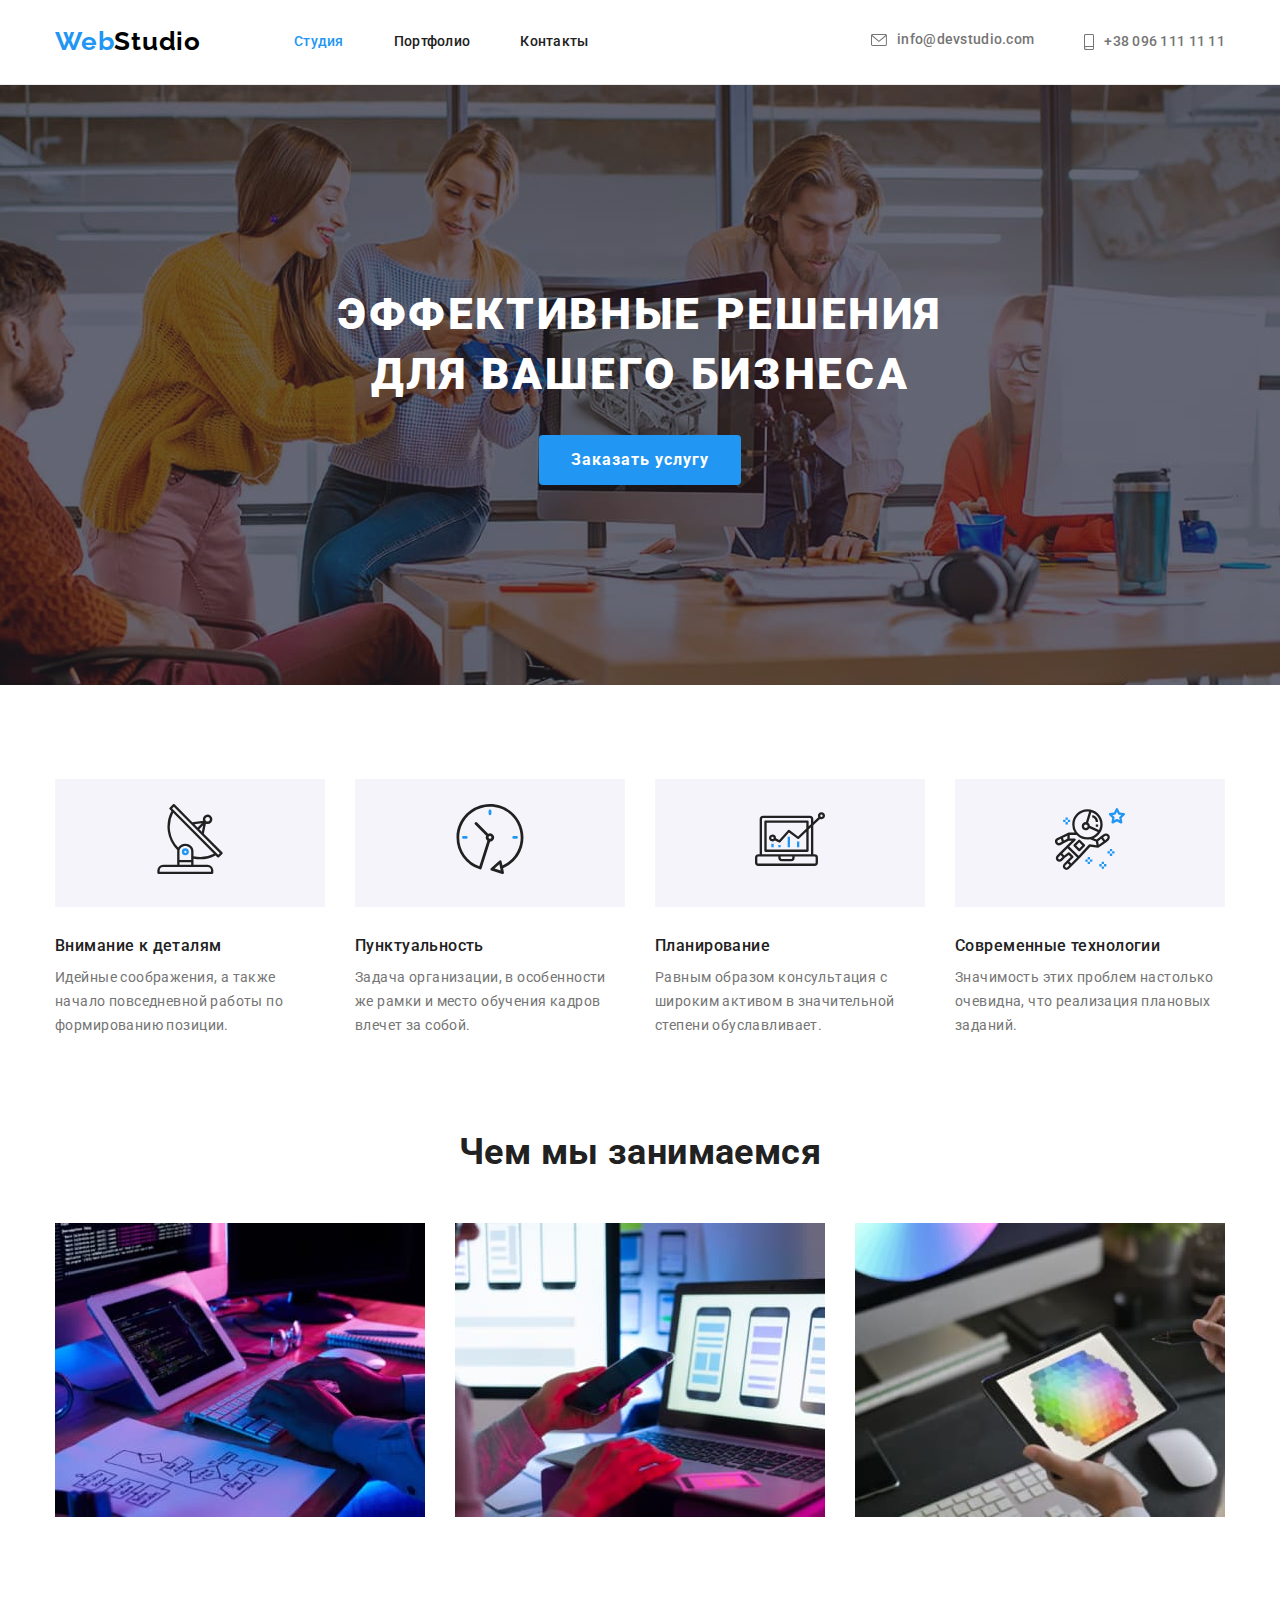
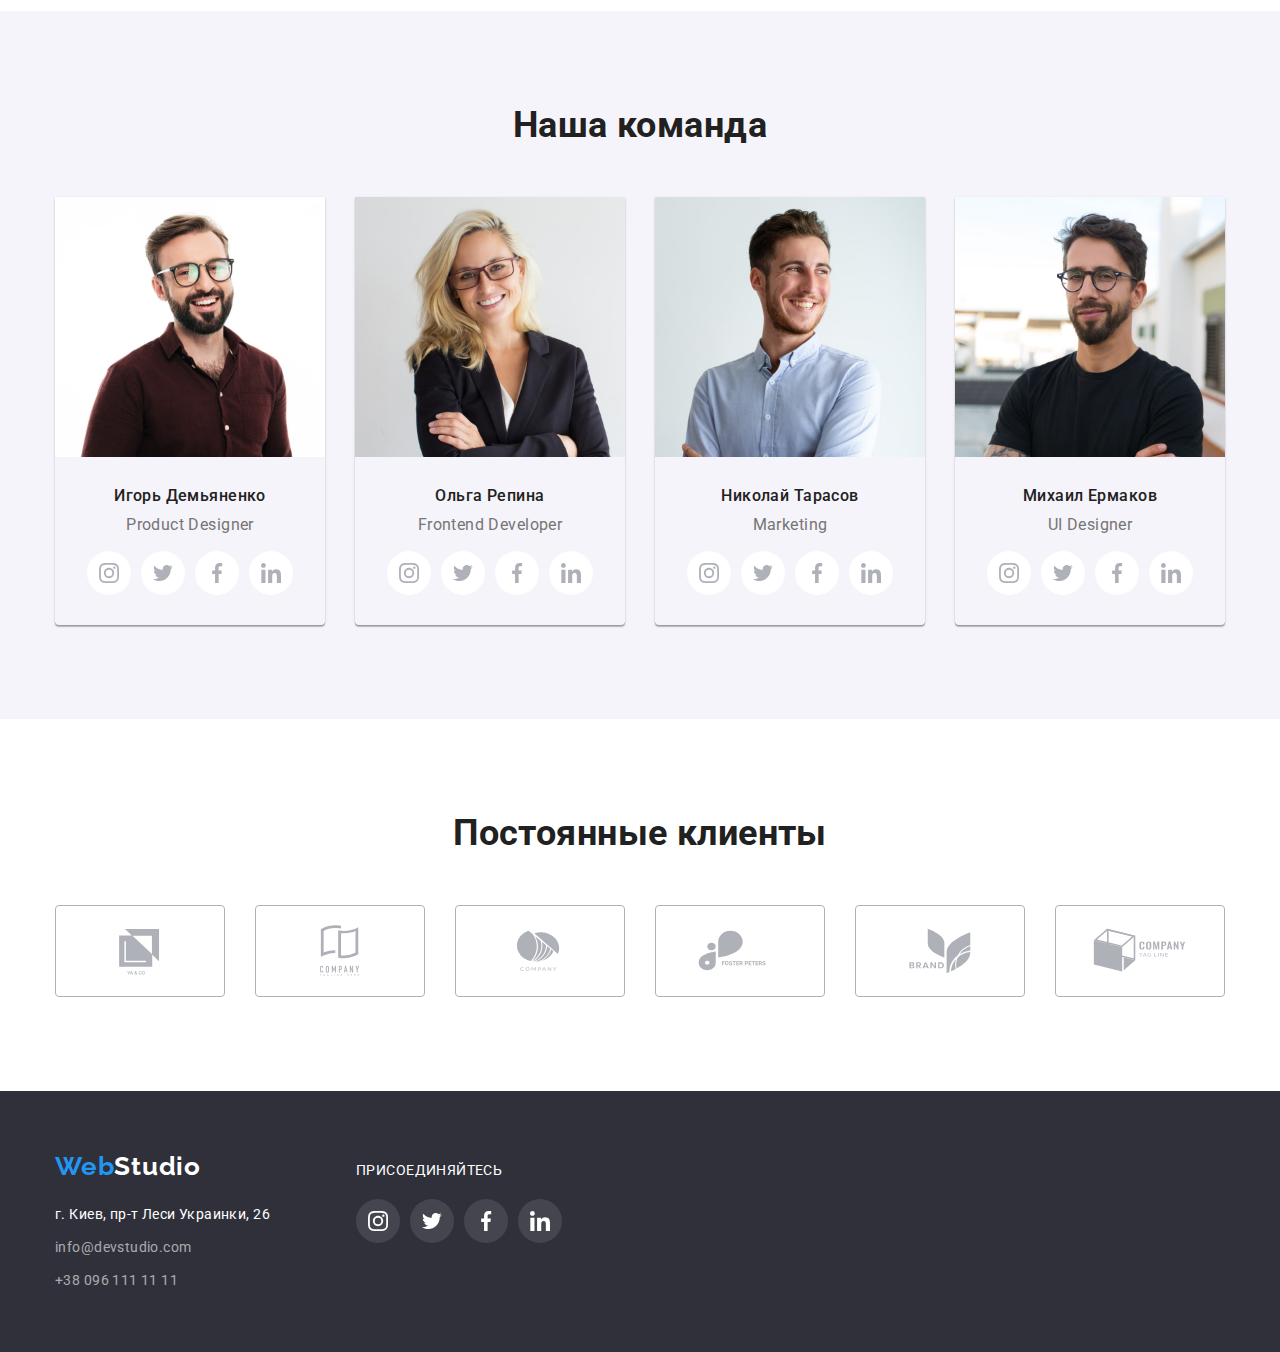
==== commit 9bbfc481: "create tast 4v2" ====
--- a/index.html
+++ b/index.html
@@ -8,7 +8,7 @@
     <link rel="stylesheet" href="https://cdnjs.cloudflare.com/ajax/libs/modern-normalize/1.0.0/modern-normalize.min.css">
     <link href="https://fonts.googleapis.com/css2?family=Raleway:wght@700&family=Roboto:wght@400;500;700;900&display=swap" rel="stylesheet">
     <link rel="stylesheet" href="./css/styles.css">
-    <title>Домашнее_Задание№3</title>
+    <title>Домашнее_Задание№4</title>
 </head>
 
 <body>
@@ -122,26 +122,26 @@
                             <h3 class="title">Игорь Демьяненко</h3>
                             <p class="text" lang="en">Product Designer</p>
                             <div class="social-network">
-                                <button class="social" type="button">
+                                <a class="link-social" href="">
                                     <svg class="icon" width="20" height="20">
                                         <use href="./images/icons.svg#icon-instagram"></use>
                                     </svg>
-                                </button>
-                                <button class="social" type="button">
+                                </a>
+                                <a href="" class="link-social">
                                     <svg class="icon" width="20" height="20">
                                         <use href="./images/icons.svg#icon-twiter"></use>
                                     </svg>
-                                </button>
-                                <button class="social" type="button">
+                                </a>
+                                <a href="" class="link-social">
                                     <svg class="icon" width="20" height="20">
                                         <use href="./images/icons.svg#icon-facebook"></use>
                                     </svg>
-                                </button>
-                                <button class="social" type="button">
+                                </a>
+                                <a href="" class="link-social">
                                     <svg class="icon" width="20" height="20">
                                         <use href="./images/icons.svg#icon-linkedin"></use>
                                     </svg>
-                                </button>
+                                </a>
                             </div>
                         </div>
                     </li>
@@ -151,26 +151,26 @@
                             <h3 class="title">Ольга Репина</h3>
                             <p class="text" lang="en">Frontend Developer</p>
                             <div class="social-network">
-                                <button class="social" type="button">
-                                    <svg class="icon" width="20" height="20">
+                                <a class="link-social" href="">
+                                     <svg class="icon" width="20" height="20">
                                         <use href="./images/icons.svg#icon-instagram"></use>
                                     </svg>
-                                </button>
-                                <button class="social" type="button">
+                                </a>
+                                <a href="" class="link-social">
                                     <svg class="icon" width="20" height="20">
                                         <use href="./images/icons.svg#icon-twiter"></use>
                                     </svg>
-                                </button>
-                                <button class="social" type="button">
+                                </a>
+                                <a href="" class="link-social">
                                     <svg class="icon" width="20" height="20">
                                         <use href="./images/icons.svg#icon-facebook"></use>
                                     </svg>
-                                </button>
-                                <button class="social" type="button">
+                                </a>
+                                <a href="" class="link-social">
                                     <svg class="icon" width="20" height="20">
                                         <use href="./images/icons.svg#icon-linkedin"></use>
                                     </svg>
-                                </button>
+                                </a>
                             </div>
                         </div>
                     </li>
@@ -180,26 +180,26 @@
                             <h3 class="title">Николай Тарасов</h3>
                             <p class="text" lang="en">Marketing</p>
                             <div class="social-network">
-                                <button class="social" type="button">
+                                <a class="link-social" href="">
                                     <svg class="icon" width="20" height="20">
                                         <use href="./images/icons.svg#icon-instagram"></use>
                                     </svg>
-                                </button>
-                                <button class="social" type="button">
+                                </a>
+                                <a href="" class="link-social">
                                     <svg class="icon" width="20" height="20">
                                         <use href="./images/icons.svg#icon-twiter"></use>
                                     </svg>
-                                </button>
-                                <button class="social" type="button">
+                                </a>
+                                <a href="" class="link-social">
                                     <svg class="icon" width="20" height="20">
                                         <use href="./images/icons.svg#icon-facebook"></use>
                                     </svg>
-                                </button>
-                                <button class="social" type="button">
+                                </a>
+                                <a href="" class="link-social">
                                     <svg class="icon" width="20" height="20">
                                         <use href="./images/icons.svg#icon-linkedin"></use>
                                     </svg>
-                                </button>
+                                </a>
                             </div>
                         </div>
                     </li>
@@ -209,26 +209,26 @@
                             <h3 class="title">Михаил Ермаков</h3>
                             <p class="text" lang="en">UI Designer</p>
                             <div class="social-network">
-                                <button class="social" type="button">
+                                <a class="link-social" href="">
                                     <svg class="icon" width="20" height="20">
                                         <use href="./images/icons.svg#icon-instagram"></use>
                                     </svg>
-                                </button>
-                                <button class="social" type="button">
+                                </a>
+                                <a href="" class="link-social">
                                     <svg class="icon" width="20" height="20">
                                         <use href="./images/icons.svg#icon-twiter"></use>
                                     </svg>
-                                </button>
-                                <button class="social" type="button">
+                                </a>
+                                <a href="" class="link-social">
                                     <svg class="icon" width="20" height="20">
                                         <use href="./images/icons.svg#icon-facebook"></use>
                                     </svg>
-                                </button>
-                                <button class="social" type="button">
+                                </a>
+                                <a href="" class="link-social">
                                     <svg class="icon" width="20" height="20">
                                         <use href="./images/icons.svg#icon-linkedin"></use>
                                     </svg>
-                                </button>
+                                </a>
                             </div>
                         </div>
                     </li>
@@ -240,46 +240,46 @@
                 <h2 class="section-title">Постоянные клиенты</h2>
                 <ul class="section-list clients">
                     <li class="item">
-                       <button class="btn-client" type="button">
+                        <a href="" class="link-client">
                             <svg class="client" width="106" height="60">
                                 <use href="./images/icons.svg#icon-logoone"></use>
                             </svg>
-                       </button>
-                    </li>
-                    <li class="item">
-                        <button class="btn-client" type="button">
+                        </a>
+                    </li>
+                    <li class="item">
+                        <a href="" class="link-client">
                             <svg class="client" width="106" height="60">
                                 <use href="./images/icons.svg#icon-logotwo"></use>
                             </svg>
-                        </button>
-                    </li>
-                    <li class="item">
-                        <button class="btn-client" type="button">
+                        </a>
+                    </li>
+                    <li class="item">
+                        <a href="" class="link-client">
                             <svg class="client" width="106" height="60">
                                 <use href="./images/icons.svg#icon-logothree"></use>
                             </svg>
-                        </button>
-                    </li>
-                    <li class="item">
-                        <button class="btn-client" type="button">
+                        </a>
+                    </li>
+                    <li class="item">
+                        <a href="" class="link-client">
                             <svg class="client" width="106" height="60">
                                 <use href="./images/icons.svg#icon-logofour"></use>
                             </svg>
-                        </button>
-                    </li>
-                    <li class="item">
-                        <button class="btn-client" type="button">
+                        </a>
+                    </li>
+                    <li class="item">
+                        <a href="" class="link-client">
                             <svg class="client" width="106" height="60">
                                 <use href="./images/icons.svg#icon-logofive"></use>
                             </svg>
-                        </button>
-                    </li>
-                    <li class="item">
-                        <button class="btn-client" type="button">
+                        </a>
+                    </li>
+                    <li class="item">
+                       <a href="" class="link-client">
                             <svg class="client" width="106" height="60">
                                 <use href="./images/icons.svg#icon-logosix"></use>
                             </svg>
-                        </button>
+                       </a>
                     </li>
                 </ul>
             </div>
@@ -305,26 +305,28 @@
             </div>
             <div class="social-adres">
                 <p class="join">присоединяйтесь</p>
-                <button class="social bgr " type="button">
-                    <svg class="icon" width="20" height="20">
-                        <use href="./images/icons.svg#icon-instagram"></use>
-                    </svg>
-                </button>
-                <button class="social bgr " type="button">
-                    <svg class="icon" width="20" height="20">
-                        <use href="./images/icons.svg#icon-twiter"></use>
-                    </svg>
-                </button>
-                <button class="social bgr " type="button">
-                    <svg class="icon" width="20" height="20">
-                        <use href="./images/icons.svg#icon-facebook"></use>
-                    </svg>
-                </button>
-                <button class="social bgr " type="button">
-                    <svg class="icon" width="20" height="20">
-                        <use href="./images/icons.svg#icon-linkedin"></use>
-                    </svg>
-                </button>
+                <div class="social-network block">
+                    <a href="" class="link-social bgr ">
+                        <svg class="icon" width="20" height="20">
+                            <use href="./images/icons.svg#icon-instagram"></use>
+                        </svg>
+                    </a>
+                    <a href="" class="link-social bgr ">
+                        <svg class="icon" width="20" height="20">
+                            <use href="./images/icons.svg#icon-twiter"></use>
+                        </svg>
+                    </a>
+                    <a href="" class="link-social bgr ">
+                        <svg class="icon" width="20" height="20">
+                            <use href="./images/icons.svg#icon-facebook"></use>
+                        </svg>
+                    </a>
+                    <a href="" class="link-social bgr ">
+                        <svg class="icon" width="20" height="20">
+                            <use href="./images/icons.svg#icon-linkedin"></use>
+                        </svg>
+                    </a>
+                </div>
             </div>
         </div>
     </footer>
--- a/css/styles.css
+++ b/css/styles.css
@@ -44,7 +44,6 @@
     width: 1200px;
     margin-left: auto;
     margin-right: auto;
-    outline: 1px solid blue;
     padding-left: 15px;
     padding-right: 15px;
   }
@@ -82,7 +81,7 @@
 }
 .link{
     text-decoration: none;
-    
+       
 }
 
 .site-nav {
@@ -115,6 +114,7 @@
 .contact {
     display: flex;
     margin-left: auto;
+
 }
 
 .contact .item + .item{
@@ -124,6 +124,8 @@
     display: flex;
     padding-top: 32px;
     padding-bottom: 32px;
+    justify-content: center;
+    align-items: center;
 
     color: var(--main-text-color);
     font-weight: 500;
@@ -180,7 +182,7 @@
 .btn{
     min-width: 200px;
     padding: 10px 32px;
-    border: 0;
+    border: none;
     border-radius: 4px;
 
     background-color:var(--btn-and-accent);
@@ -276,28 +278,30 @@
     padding: 0 32px;
     margin-top: 16px;
     display: flex;
-}
-.social{
-    padding-left: 0;
-    padding-right: 0;
-    display: inline-block;
+    justify-content: center;
+    align-items: center;
+
+}
+.link-social{
+    display: flex;
+    justify-content: center;
+    align-items: center;
     width: 44px;
     height: 44px;
     border-radius: 50%;
-    text-align: center;
     border: none;
-    cursor: pointer;
     background-color: var(--main-bg);
     color: var(--icon-color);
-
-}
-.social-network .social + .social{
+}
+
+.social-network .link-social + .link-social{
         margin-left: 10px;
     }
 .icon {
     fill: currentColor;
 }
-.social:hover
+.link-social:hover,
+.link-social:focus
 {
     color: var(--main-bg);
     background-color: var(--btn-and-accent);
@@ -359,9 +363,7 @@
 }
 
 /* our-clients */
-.our-clients {
-    outline: 1px solid tomato;
-}
+
 .clients{
     display: flex;
     text-align: center;
@@ -372,31 +374,46 @@
 .clients .item + .item{
     margin-left: 30px;
 }
-.clients .btn-client{
+/* .clients .btn-client{
     display: block;
     padding: 16px 32px;
     border: 1px solid var(--icon-color);
     border-radius: 4px;
     color: var(--icon-color);
     cursor: pointer;
-}
+} */
 .client {
     fill: currentColor;
     display: block;
     width: 100%;
     height: 100%;
 }
-.clients .btn-client:hover{
+.clients .link-client:hover,
+.clients .link-client:focus{
     color: var(--btn-and-accent);
     border: 1px solid var(--btn-and-accent);
 }
+.clients .link-client{
+    text-decoration: none;
+    display: block;
+    padding: 16px 32px;
+        border: 1px solid var(--icon-color);
+        border-radius: 4px;
+        color: var(--icon-color);
+        cursor: pointer;
+    }
+
+
 /* FOOTEr */
 .footer{
     padding-top: 60px;
     padding-bottom: 60px;
     background-color: var(--second-bg);
 }
-
+.footer-adres{
+    display: block;
+    width: 231px;
+}
 
 .footer-contact{
 list-style-type: none;
@@ -431,26 +448,32 @@
     color: var(--main-bg);
 
 }
-
 .footer-social{
     display: flex;
 }
+
 .social-adres{
     margin-top: 12px;
     margin-left: 70px;
 }
 
-.join{
+.social-adres .join{
+    color: var(--main-bg);
+    line-height: 1.13;
     text-transform: uppercase;
     margin-bottom: 20px;
+    
 }
 .bgr{
+    
     background: rgba(255, 255, 255, 0.1);
 }
 .bgr .icon{
     fill: var(--main-bg);
 }
-
+.social-network.block{
+    padding: 0;
+}
 /* portfolio */
 .project{
     padding: 20px 24px;
@@ -466,8 +489,17 @@
     letter-spacing: 0.06em;
 }
 .portfolio-link{
+    display: block;
     text-decoration: none;
     color: var(--h-color-text);
+}
+
+.portfolio-link:focus,
+.portfolio-link:hover{
+box-shadow: 
+    0px 1px 1px rgba(0, 0, 0, 0.12),
+    0px 4px 4px rgba(0, 0, 0, 0.06),
+    1px 4px 6px rgba(0, 0, 0, 0.16);
 }
 .btn-portfolio{
 background-color: var(--btn-portfolio-bgr);
@@ -481,11 +513,17 @@
 min-height: 38px;
 min-width: 73px;
 padding: 6px 22px;
-}
+border: none;
+}
+
 .btn-portfolio:hover,
 .btn-portfolio:focus{
     background-color: var(--btn-and-accent);
     color: var(--main-bg);
+    box-shadow: 
+    0px 3px 1px rgba(0, 0, 0, 0.1),
+    0px 1px 2px rgba(0, 0, 0, 0.08),
+    0px 2px 2px rgba(0, 0, 0, 0.12);
 }
 .filtr .section-list{
     justify-content: center;
@@ -501,9 +539,7 @@
     flex-wrap: wrap;
 }
 .galery-item{
-    box-sizing: border-box;
-    width: calc((100% - 60px) / 3);
-    
+  width: calc((100% - 60px) / 3); 
 }
 
 .prt-work .galery-item{
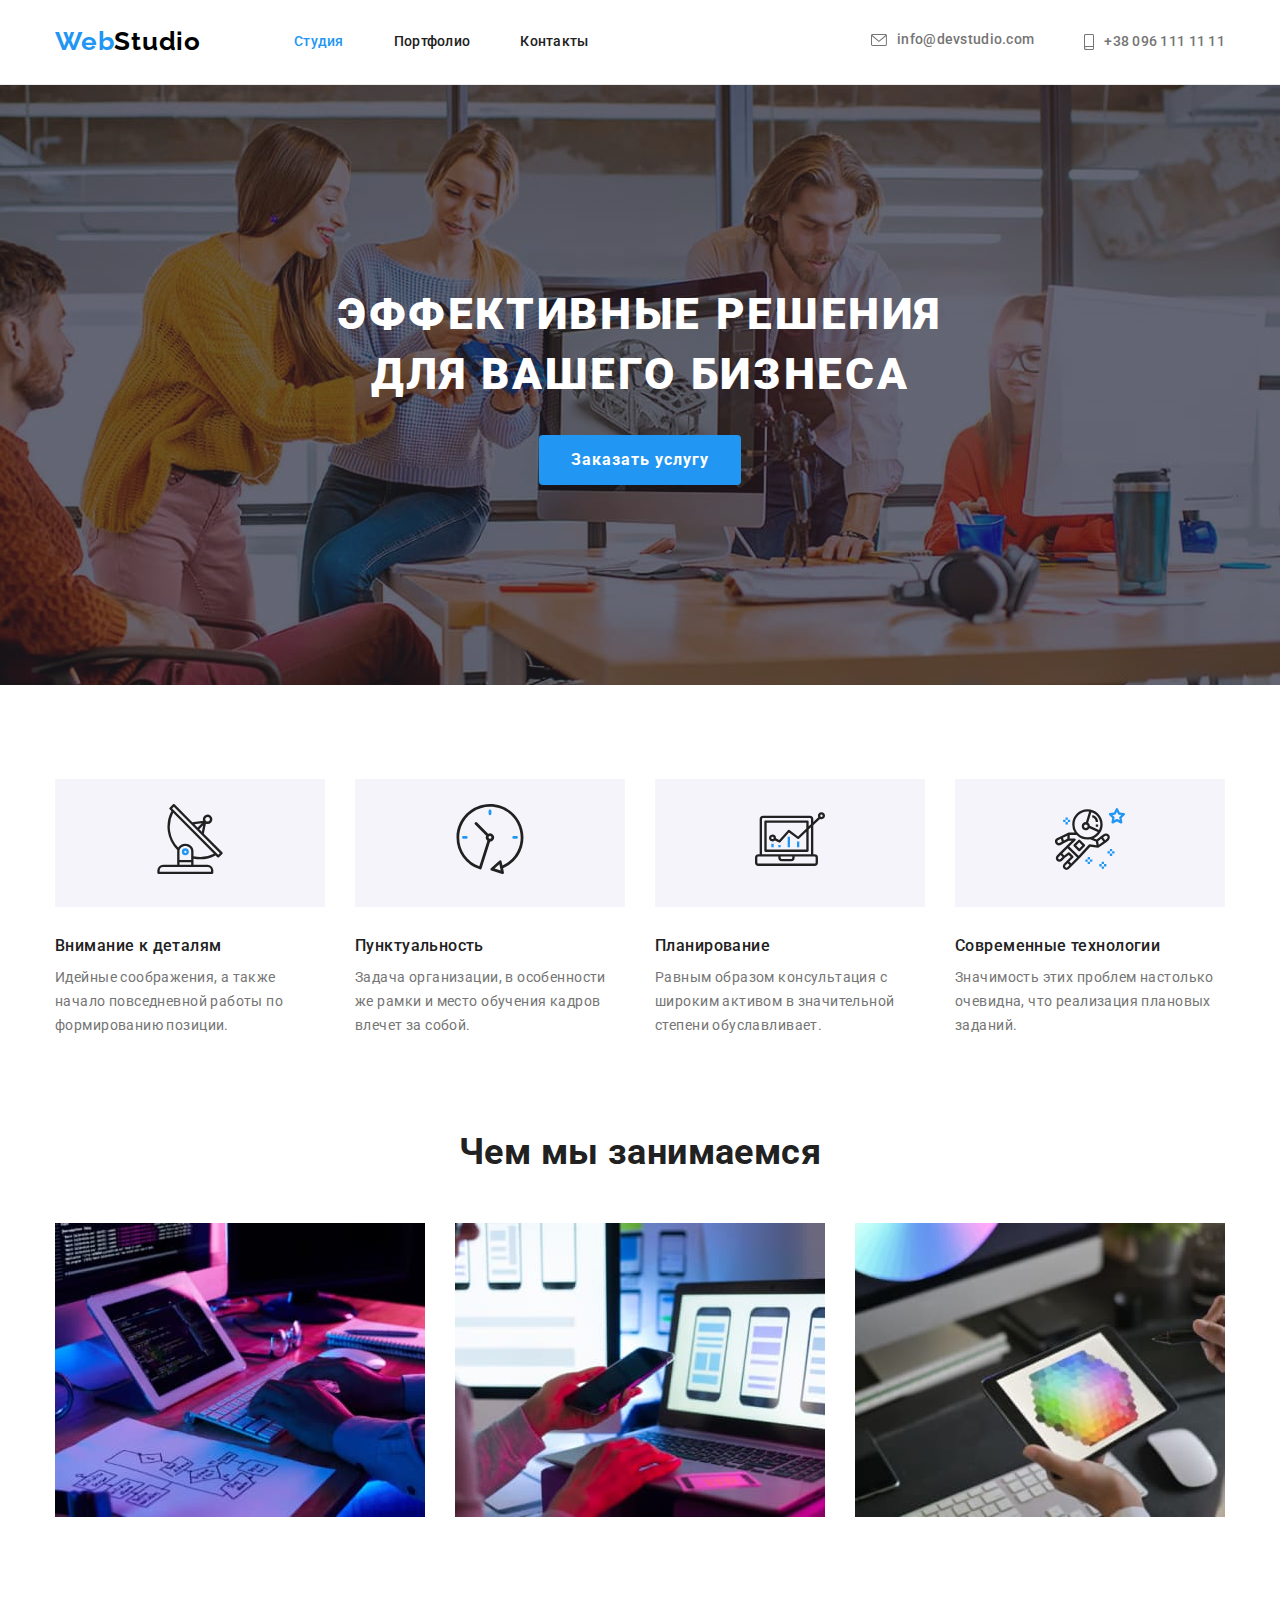
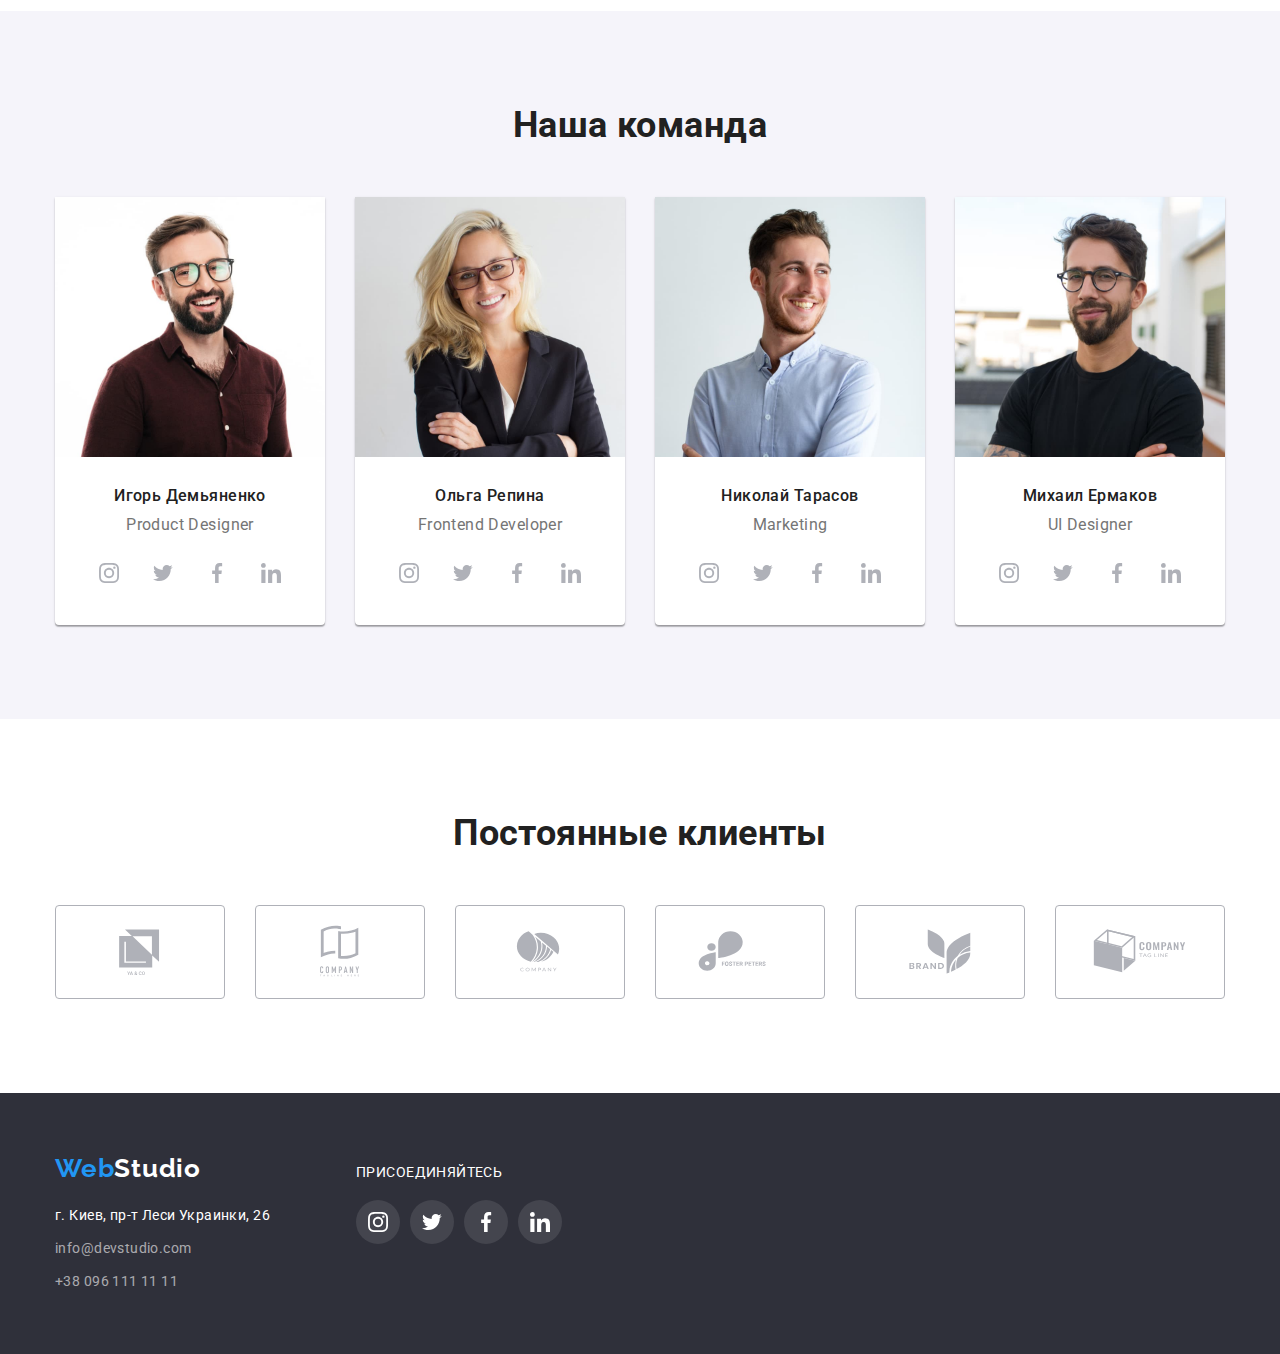
==== commit 38940a79: "task4v3" ====
--- a/index.html
+++ b/index.html
@@ -295,7 +295,7 @@
                             <p class="footer-text"> г. Киев, пр-т Леси Украинки, 26</p>
                         </li>
                         <li class="item mail">
-                            <a class="footer-link" href="mailto:info@devstudio.com">info@devstudio.com</a><a href=""></a>
+                            <a class="footer-link" href="mailto:info@devstudio.com">info@devstudio.com</a>
                         </li>
                         <li class="item tel">
                             <a class="footer-link" href="tel:+380961111111">+38 096 111 11 11</a>
--- a/css/styles.css
+++ b/css/styles.css
@@ -38,6 +38,7 @@
 }
 img{
     max-width: 100%;
+    height: auto;
     display: block;
 }
 .container{
@@ -255,11 +256,10 @@
 .teams .item {
     display: block;
     
-
+    background-color: var(--main-bg);
     text-align: center;
     width: calc((100% - 90px) / 4);
     margin-right: 30px;
-    padding-bottom: 30px;
     box-shadow:
         0px 1px 3px rgba(0, 0, 0, 0.12),
         0px 1px 1px rgba(0, 0, 0, 0.14),
@@ -273,6 +273,7 @@
 }
 .profession{
     padding-top: 30px;
+    padding-bottom: 30px;
 }
 .social-network{
     padding: 0 32px;
@@ -367,41 +368,37 @@
 .clients{
     display: flex;
     text-align: center;
-   padding: 16px 32px; 
-   padding: 0;
-}
- 
+    padding: 16px 32px; 
+    padding: 0;
+}
+ .clients .item{
+    width: calc((100% - 30px) / 6);
+ }
+
 .clients .item + .item{
     margin-left: 30px;
 }
-/* .clients .btn-client{
+
+.client {
+    fill: currentColor;
+    display: block;
+    width: 100%;
+
+}
+.clients .link-client:hover,
+.clients .link-client:focus{
+    color: var(--btn-and-accent);
+    border: 1px solid var(--btn-and-accent);
+}
+.clients .link-client{
+    text-decoration: none;
     display: block;
     padding: 16px 32px;
     border: 1px solid var(--icon-color);
     border-radius: 4px;
     color: var(--icon-color);
     cursor: pointer;
-} */
-.client {
-    fill: currentColor;
-    display: block;
-    width: 100%;
-    height: 100%;
-}
-.clients .link-client:hover,
-.clients .link-client:focus{
-    color: var(--btn-and-accent);
-    border: 1px solid var(--btn-and-accent);
-}
-.clients .link-client{
-    text-decoration: none;
-    display: block;
-    padding: 16px 32px;
-        border: 1px solid var(--icon-color);
-        border-radius: 4px;
-        color: var(--icon-color);
-        cursor: pointer;
-    }
+}
 
 
 /* FOOTEr */
@@ -422,10 +419,10 @@
 .footer-item{
     display: block;
 }
-.footer-text{
+/* .footer-text{
     color: var(--main-bg);
     margin-bottom: 9px;
-}
+} */
 
 .footer-link{
  
@@ -441,8 +438,9 @@
 .adres{
     font-style: normal;
 }
-.item.mail{
-    margin: 9px 0px;
+.footer-contact .item:not(:last-child){
+    margin-bottom: 9px;
+    
 }
 .footer-text{
     color: var(--main-bg);
@@ -482,7 +480,7 @@
     border-bottom: 1px solid var(--border);
 }
 .portfolio-title{
-    margin-bottom: 20px;
+    margin-bottom: 4px;
     font-weight: 700;
     font-size: 18px;
     line-height: 2;
@@ -502,18 +500,19 @@
     1px 4px 6px rgba(0, 0, 0, 0.16);
 }
 .btn-portfolio{
-background-color: var(--btn-portfolio-bgr);
-color: var(--h-color-text);
-font-family: 'Roboto', sans-serif;
-font-weight: 500;
-font-size: 16px;
-line-height: 1.62;
-text-align: center;
-cursor: pointer;
-min-height: 38px;
-min-width: 73px;
-padding: 6px 22px;
-border: none;
+    background-color: var(--btn-portfolio-bgr);
+    color: var(--h-color-text);
+    font-family: 'Roboto', sans-serif;
+    font-weight: 500;
+    font-size: 16px;
+    line-height: 1.62;
+    text-align: center;
+    cursor: pointer;
+    min-height: 38px;
+    min-width: 73px;
+    padding: 6px 22px;
+    border: none;
+    border-radius: 4px;
 }
 
 .btn-portfolio:hover,
@@ -538,6 +537,9 @@
     display: flex;
     flex-wrap: wrap;
 }
+.project .text{
+    line-height: 1.88;
+}
 .galery-item{
   width: calc((100% - 60px) / 3); 
 }
